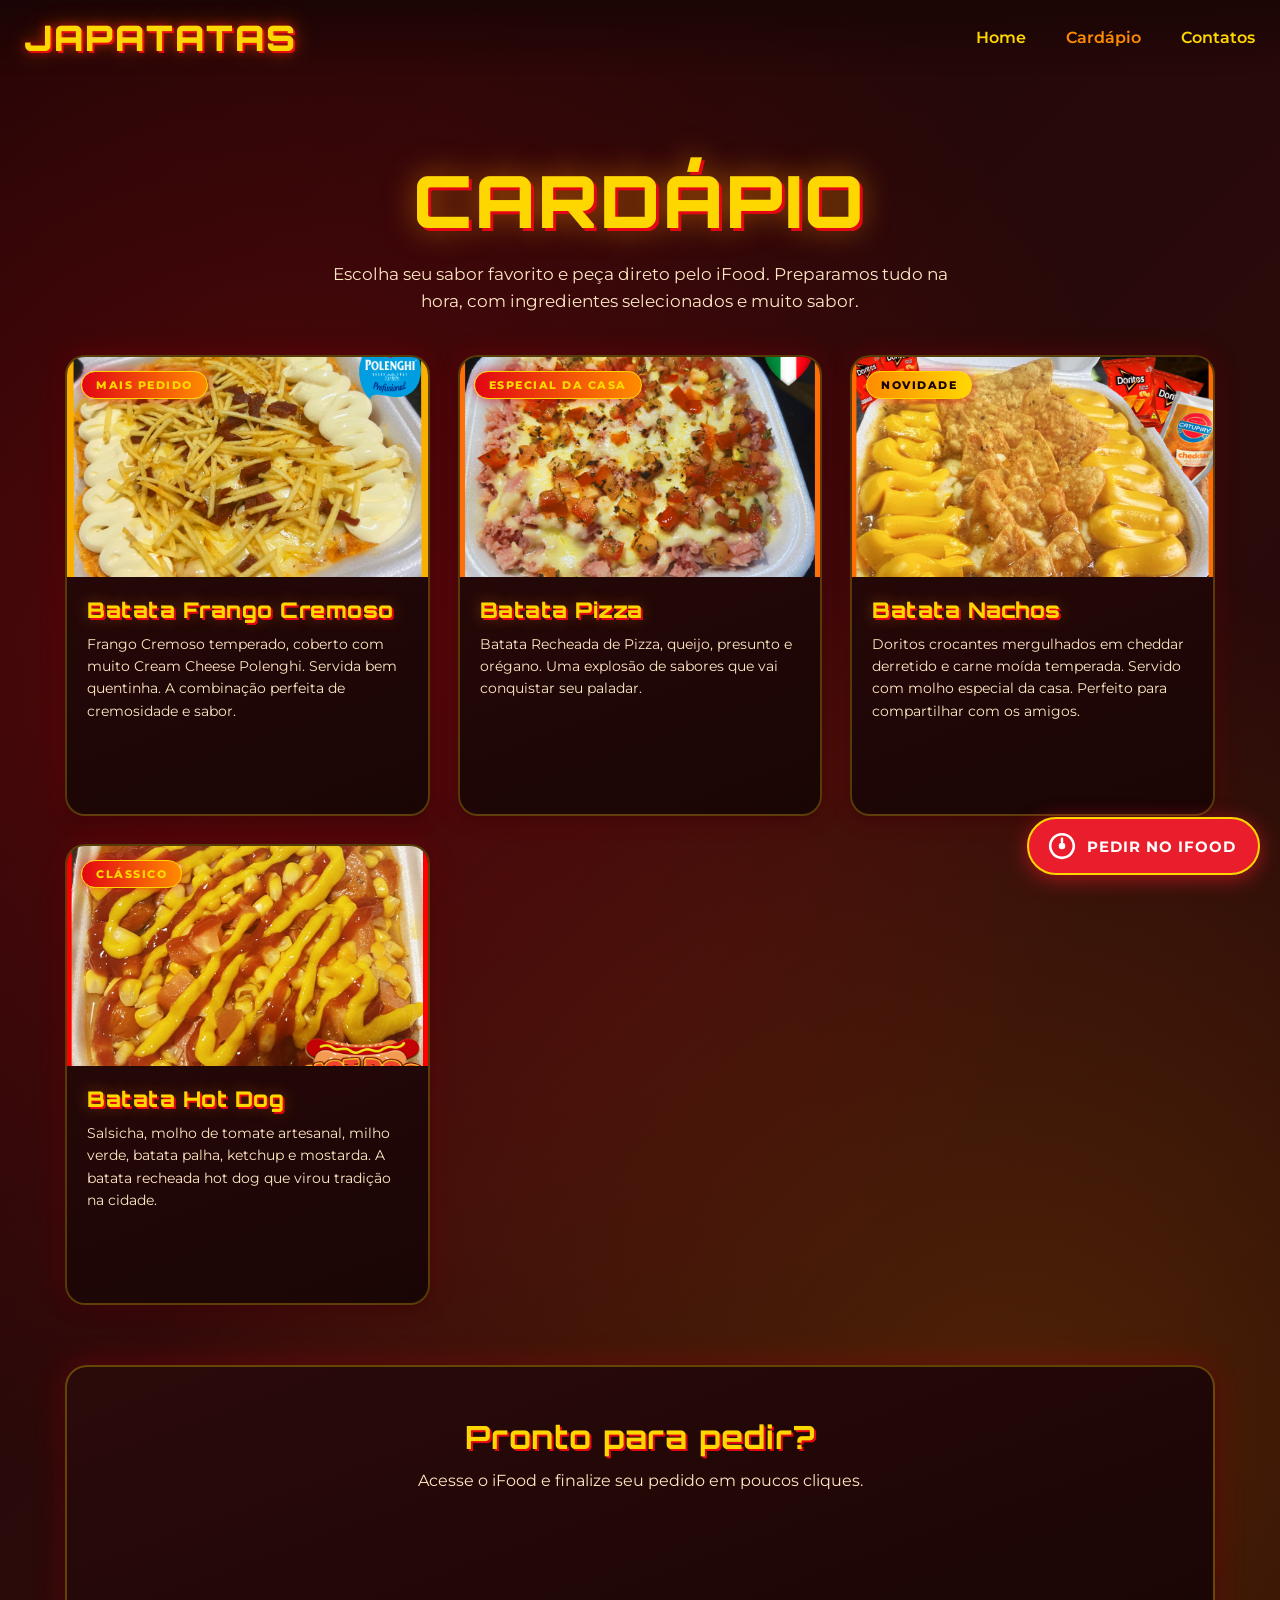
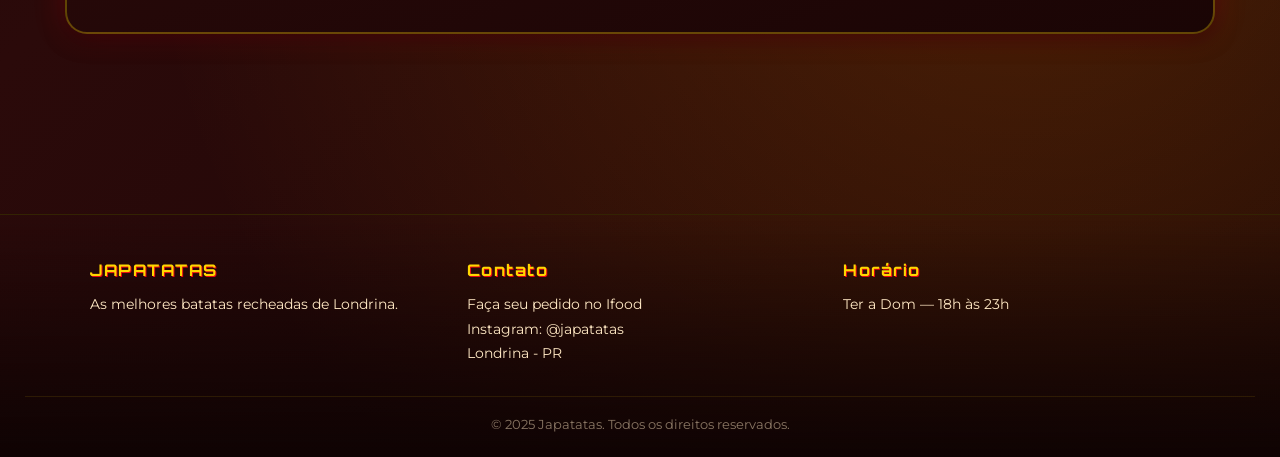
==== cardapio.html @ 6cf0f62d "Update cardapio.html" ====
<!DOCTYPE html>
<html lang="pt-BR">
<head>
    <meta charset="UTF-8">
    <meta name="viewport" content="width=device-width, initial-scale=1.0, maximum-scale=1.0, user-scalable=no">
    <meta name="theme-color" content="#e30613">
    <meta name="description" content="Cardápio Japatatas - Todos os sabores de batatas recheadas. Peça pelo iFood.">
    <link rel="preconnect" href="https://fonts.googleapis.com">
    <link rel="preconnect" href="https://fonts.gstatic.com" crossorigin>
    <link href="https://fonts.googleapis.com/css2?family=Montserrat:ital,wght@0,100..900;1,100..900&family=Orbitron:wght@400..900&display=swap" rel="stylesheet">
    <link rel="stylesheet" href="styles.css">
    <link rel="stylesheet" href="cardapio.css">
    <title>Cardápio | Japatatas</title>
</head>

<body class="cardapio-page">
    <header>
        <div class="logo">JAPATATAS</div>

        <button class="menu-toggle" id="menuToggle" aria-label="Abrir menu">
            <span></span>
            <span></span>
            <span></span>
        </button>

        <nav id="navMenu">
            <ul>
                <li><a href="index.html">Home</a></li>
                <li><a href="cardapio.html" class="active-link">Cardápio</a></li>
                <li><a href="#contatos">Contatos</a></li>
            </ul>
        </nav>
    </header>

    <main class="cardapio-container">

        <!-- Hero -->
        <section class="cardapio-hero">
            <p class="product-tag cardapio-tag">Nosso Menu</p>
            <h1 class="cardapio-title">Cardápio</h1>
            <p class="cardapio-subtitle">
                Escolha seu sabor favorito e peça direto pelo iFood.
                Preparamos tudo na hora, com ingredientes selecionados e muito sabor.
            </p>
        </section>

        <!-- Grade -->
        <section class="cardapio-grid">

            <!-- 1 — Frango Cremoso -->
            <article class="card">
                <div class="card-img">
                    <img src="FRANGO CREMOSO COLOR.jpg" alt="Batata Frango Cremoso">
                    <span class="card-badge">Mais Pedido</span>
                </div>
                <div class="card-body">
                    <h2 class="card-title">Batata Frango Cremoso</h2>
                    <p class="card-desc">
                        Frango Cremoso temperado, coberto com muito Cream Cheese Polenghi.
                        Servida bem quentinha. A combinação perfeita de cremosidade e sabor.
                    </p>
                    <div class="card-footer">
                        <a href="https://www.ifood.com.br/delivery/londrina-pr/japatatas---batata-recheada-jardim-ok/26b912b1-d3a5-48af-b20f-b61d93583fe4"
                           target="_blank" rel="noopener noreferrer" class="ifood-link">
                            <svg class="ifood-icon" xmlns="http://www.w3.org/2000/svg" viewBox="0 0 32 32" fill="currentColor" aria-hidden="true">
                                <path d="M16 2C8.27 2 2 8.27 2 16s6.27 14 14 14 14-6.27 14-14S23.73 2 16 2zm0 25.2C9.82 27.2 4.8 22.18 4.8 16S9.82 4.8 16 4.8 27.2 9.82 27.2 16 22.18 27.2 16 27.2z"/>
                                <circle cx="16" cy="16" r="3.5"/>
                                <rect x="14.7" y="7" width="2.6" height="6" rx="1.3"/>
                            </svg>
                            <span>Peça pelo iFood</span>
                        </a>
                    </div>
                </div>
            </article>

            <!-- 2 — Pizza -->
            <article class="card">
                <div class="card-img">
                    <img src="NAPOLITANA.jpg" alt="Batata Pizza">
                    <span class="card-badge">Especial da Casa</span>
                </div>
                <div class="card-body">
                    <h2 class="card-title">Batata Pizza</h2>
                    <p class="card-desc">
                        Batata Recheada de Pizza, queijo, presunto e orégano.
                        Uma explosão de sabores que vai conquistar seu paladar.
                    </p>
                    <div class="card-footer">
                        <a href="https://www.ifood.com.br/delivery/londrina-pr/japatatas---batata-recheada-jardim-ok/26b912b1-d3a5-48af-b20f-b61d93583fe4"
                           target="_blank" rel="noopener noreferrer" class="ifood-link">
                            <svg class="ifood-icon" xmlns="http://www.w3.org/2000/svg" viewBox="0 0 32 32" fill="currentColor" aria-hidden="true">
                                <path d="M16 2C8.27 2 2 8.27 2 16s6.27 14 14 14 14-6.27 14-14S23.73 2 16 2zm0 25.2C9.82 27.2 4.8 22.18 4.8 16S9.82 4.8 16 4.8 27.2 9.82 27.2 16 22.18 27.2 16 27.2z"/>
                                <circle cx="16" cy="16" r="3.5"/>
                                <rect x="14.7" y="7" width="2.6" height="6" rx="1.3"/>
                            </svg>
                            <span>Peça pelo iFood</span>
                        </a>
                    </div>
                </div>
            </article>

            <!-- 3 — Nachos -->
            <article class="card">
                <div class="card-img">
                    <img src="nachos.jpg" alt="Batata Nachos">
                    <span class="card-badge novo">Novidade</span>
                </div>
                <div class="card-body">
                    <h2 class="card-title">Batata Nachos</h2>
                    <p class="card-desc">
                        Doritos crocantes mergulhados em cheddar derretido e carne moída temperada.
                        Servido com molho especial da casa. Perfeito para compartilhar com os amigos.
                    </p>
                    <div class="card-footer">
                        <a href="https://www.ifood.com.br/delivery/londrina-pr/japatatas---batata-recheada-jardim-ok/26b912b1-d3a5-48af-b20f-b61d93583fe4"
                           target="_blank" rel="noopener noreferrer" class="ifood-link">
                            <svg class="ifood-icon" xmlns="http://www.w3.org/2000/svg" viewBox="0 0 32 32" fill="currentColor" aria-hidden="true">
                                <path d="M16 2C8.27 2 2 8.27 2 16s6.27 14 14 14 14-6.27 14-14S23.73 2 16 2zm0 25.2C9.82 27.2 4.8 22.18 4.8 16S9.82 4.8 16 4.8 27.2 9.82 27.2 16 22.18 27.2 16 27.2z"/>
                                <circle cx="16" cy="16" r="3.5"/>
                                <rect x="14.7" y="7" width="2.6" height="6" rx="1.3"/>
                            </svg>
                            <span>Peça pelo iFood</span>
                        </a>
                    </div>
                </div>
            </article>

            <!-- 4 — Hot Dog -->
            <article class="card">
                <div class="card-img">
                    <img src="hotdog.jpg" alt="Batata Hot Dog">
                    <span class="card-badge">Clássico</span>
                </div>
                <div class="card-body">
                    <h2 class="card-title">Batata Hot Dog</h2>
                    <p class="card-desc">
                        Salsicha, molho de tomate artesanal, milho verde, batata palha,
                        ketchup e mostarda. A batata recheada hot dog que virou tradição na cidade.
                    </p>
                    <div class="card-footer">
                        <a href="https://www.ifood.com.br/delivery/londrina-pr/japatatas---batata-recheada-jardim-ok/26b912b1-d3a5-48af-b20f-b61d93583fe4"
                           target="_blank" rel="noopener noreferrer" class="ifood-link">
                            <svg class="ifood-icon" xmlns="http://www.w3.org/2000/svg" viewBox="0 0 32 32" fill="currentColor" aria-hidden="true">
                                <path d="M16 2C8.27 2 2 8.27 2 16s6.27 14 14 14 14-6.27 14-14S23.73 2 16 2zm0 25.2C9.82 27.2 4.8 22.18 4.8 16S9.82 4.8 16 4.8 27.2 9.82 27.2 16 22.18 27.2 16 27.2z"/>
                                <circle cx="16" cy="16" r="3.5"/>
                                <rect x="14.7" y="7" width="2.6" height="6" rx="1.3"/>
                            </svg>
                            <span>Peça pelo iFood</span>
                        </a>
                    </div>
                </div>
            </article>

        </section>

        <!-- CTA -->
        <section class="cardapio-cta">
            <h2>Pronto para pedir?</h2>
            <p>Acesse o iFood e finalize seu pedido em poucos cliques.</p>
            <a href="https://www.ifood.com.br/delivery/londrina-pr/japatatas---batata-recheada-jardim-ok/26b912b1-d3a5-48af-b20f-b61d93583fe4"
               target="_blank" rel="noopener noreferrer" class="ifood-link ifood-link-large">
                <svg class="ifood-icon" xmlns="http://www.w3.org/2000/svg" viewBox="0 0 32 32" fill="currentColor" aria-hidden="true">
                    <path d="M16 2C8.27 2 2 8.27 2 16s6.27 14 14 14 14-6.27 14-14S23.73 2 16 2zm0 25.2C9.82 27.2 4.8 22.18 4.8 16S9.82 4.8 16 4.8 27.2 9.82 27.2 16 22.18 27.2 16 27.2z"/>
                    <circle cx="16" cy="16" r="3.5"/>
                    <rect x="14.7" y="7" width="2.6" height="6" rx="1.3"/>
                </svg>
                <span>Pedir no iFood</span>
            </a>
        </section>

    </main>

    <!-- Rodapé -->
    <footer class="rodape" id="contatos">
        <div class="rodape-conteudo">
            <div class="rodape-col">
                <h3>JAPATATAS</h3>
                <p>As melhores batatas recheadas de Londrina.</p>
            </div>
            <div class="rodape-col">
                <h3>Contato</h3>
                <p>Faça seu pedido no Ifood</p>
                <p>Instagram: @japatatas</p>
                <p>Londrina - PR</p>
            </div>
            <div class="rodape-col">
                <h3>Horário</h3>
                <p>Ter a Dom — 18h às 23h</p>
            </div>
        </div>
        <p class="rodape-copy">© 2025 Japatatas. Todos os direitos reservados.</p>
    </footer>

    <!-- Botão flutuante do iFood -->
    <a href="https://www.ifood.com.br/delivery/londrina-pr/japatatas---batata-recheada-jardim-ok/26b912b1-d3a5-48af-b20f-b61d93583fe4"
       target="_blank"
       rel="noopener noreferrer"
       class="ifood-float"
       aria-label="Pedir no iFood">
        <svg xmlns="http://www.w3.org/2000/svg" width="32" height="32" viewBox="0 0 32 32" fill="currentColor" aria-hidden="true">
            <path d="M16 2C8.27 2 2 8.27 2 16s6.27 14 14 14 14-6.27 14-14S23.73 2 16 2zm0 25.2C9.82 27.2 4.8 22.18 4.8 16S9.82 4.8 16 4.8 27.2 9.82 27.2 16 22.18 27.2 16 27.2z"/>
            <circle cx="16" cy="16" r="3.5"/>
            <rect x="14.7" y="7" width="2.6" height="6" rx="1.3"/>
        </svg>
        <span class="ifood-float-label">Pedir no iFood</span>
    </a>

    <script src="script.js"></script>
</body>
</html>
---- styles.css ----
/* =========================================================
   JAPATATAS — Estilos principais
   Tema: vermelho, amarelo e laranja + botões iFood
   ========================================================= */

* {
    margin: 0;
    padding: 0;
    box-sizing: border-box;
    list-style: none;
    font-family: "Montserrat", sans-serif;
    -webkit-tap-highlight-color: transparent;
}

html, body {
    overflow-x: hidden;
    width: 100%;
}

body {
    background-color: #1a0505;
    color: #fff;
    font-size: 16px;
    overflow: hidden;
}

/* =========================================================
   HEADER
   ========================================================= */
header {
    position: fixed;
    width: 100%;
    top: 0;
    left: 0;
    padding: 15px 25px;
    display: flex;
    justify-content: space-between;
    align-items: center;
    z-index: 10;
    background: linear-gradient(180deg, rgba(26, 5, 5, 0.9) 0%, rgba(26, 5, 5, 0) 100%);
}

.logo {
    font-family: "Orbitron", sans-serif;
    font-size: clamp(1.3rem, 5vw, 2.2rem);
    font-weight: 900;
    color: #ffd700;
    text-shadow: 
        0 0 10px rgba(227, 6, 19, 0.8),
        0 0 20px rgba(255, 140, 0, 0.5),
        2px 2px 0 #e30613;
    letter-spacing: 2px;
    text-transform: uppercase;
}

/* =========================================================
   MENU HAMBÚRGUER (mobile)
   ========================================================= */
.menu-toggle {
    display: none;
    flex-direction: column;
    justify-content: space-between;
    width: 32px;
    height: 24px;
    background: transparent;
    border: none;
    cursor: pointer;
    z-index: 20;
    padding: 0;
}

.menu-toggle span {
    display: block;
    height: 3px;
    width: 100%;
    background: #ffd700;
    border-radius: 3px;
    transition: all 0.3s ease;
    box-shadow: 0 0 8px rgba(227, 6, 19, 0.8);
}

.menu-toggle.active span:nth-child(1) {
    transform: translateY(10px) rotate(45deg);
    background: #e30613;
}

.menu-toggle.active span:nth-child(2) {
    opacity: 0;
}

.menu-toggle.active span:nth-child(3) {
    transform: translateY(-10px) rotate(-45deg);
    background: #e30613;
}

/* =========================================================
   NAVEGAÇÃO
   ========================================================= */
header nav ul {
    display: flex;
    gap: 40px;
}

header nav ul li {
    cursor: pointer;
    position: relative;
    padding: 5px 0;
    font-weight: 600;
    color: #ffd700;
    transition: color 0.2s ease;
    font-size: 1rem;
}

header nav ul li a {
    color: inherit;
    text-decoration: none;
    font-weight: inherit;
}

header nav ul li:hover {
    color: #ff8c00;
}

header nav ul li::after {
    content: '';
    position: absolute;
    left: 0;
    bottom: 0;
    width: 0;
    height: 2px;
    background: linear-gradient(90deg, #e30613, #ffd700);
    transition: width 0.2s ease;
}

header nav ul li:hover::after {
    width: 100%;
}

/* =========================================================
   CONTAINER PRINCIPAL
   ========================================================= */
.container {
    height: 100vh;
    height: 100dvh;
    position: relative;
    background: 
        radial-gradient(circle at 20% 30%, rgba(227, 6, 19, 0.25) 0%, transparent 50%),
        radial-gradient(circle at 80% 70%, rgba(255, 140, 0, 0.2) 0%, transparent 50%),
        linear-gradient(135deg, #1a0505 0%, #2b0a0a 50%, #1a0505 100%);
    overflow: hidden;
}

.container::before {
    content: '';
    position: absolute;
    width: 400px;
    height: 400px;
    border-radius: 50%;
    background: radial-gradient(circle, rgba(255, 140, 0, 0.25) 0%, rgba(227, 6, 19, 0) 70%);
    top: 50%;
    left: 50%;
    transform: translate(-50%, -50%);
    filter: blur(60px);
    z-index: 1;
    animation: pulse 2s infinite alternate;
    pointer-events: none;
}

@keyframes pulse {
    0% {
        opacity: 0.5;
        transform: translate(-50%, -50%) scale(0.8);
    }
    100% {
        opacity: 1;
        transform: translate(-50%, -50%) scale(2);
    }
}

/* =========================================================
   LISTA DE PRODUTOS
   ========================================================= */
.list {
    width: 90%;
    height: 100%;
    margin: 0 auto;
    position: relative;
    padding-top: 70px;
    padding-bottom: 100px;
}

.item {
    position: absolute;
    inset: 0;
    display: flex;
    justify-content: center;
    align-items: center;
    opacity: 0;
    transform: translateX(100vw);
    transition: transform 0.7s ease-in-out, opacity 0.7s ease-in-out;
    padding: 0 20px;
    pointer-events: none;
}

.item.active {
    opacity: 1;
    transform: translateX(0);
    pointer-events: auto;
}

/* =========================================================
   IMAGEM DO PRODUTO
   ========================================================= */
.product-img {
    width: 45%;
    height: 100%;
    display: flex;
    align-items: center;
    justify-content: center;
    position: relative;
    z-index: 2;
}

.product-img img {
    max-width: 90%;
    max-height: 70%;
    object-fit: contain;
    border-radius: 20px;
    box-shadow: 
        0 0 40px rgba(227, 6, 19, 0.5),
        0 0 80px rgba(255, 140, 0, 0.3);
    border: 3px solid #ffd700;
    transform: translateX(400px);
    opacity: 0;
    transition: transform 0.6s ease, opacity 0.6s ease;
    transition-delay: 0.4s;
}

.active .product-img img {
    transform: translateX(0);
    opacity: 1;
}

/* =========================================================
   CONTEÚDO (texto)
   ========================================================= */
.content {
    width: 55%;
    padding-right: 60px;
    display: flex;
    align-items: flex-start;
    justify-content: center;
    z-index: 2;
    flex-direction: column;
}

.product-tag {
    font-size: clamp(0.75rem, 2vw, 1rem);
    text-transform: uppercase;
    color: #ffd700;
    font-weight: 700;
    letter-spacing: 2px;
    margin-bottom: 10px;
    padding: 6px 16px;
    background: linear-gradient(90deg, #e30613, #ff8c00);
    border-radius: 20px;
    display: inline-block;
    transform: translateX(400px);
    opacity: 0;
    transition: transform 0.6s ease, opacity 0.6s ease;
    transition-delay: 0.4s;
}

.active .product-tag {
    transform: translateX(0);
    opacity: 1;
}

.product-name {
    font-size: clamp(1.8rem, 6vw, 4.5rem);
    font-family: "Orbitron", sans-serif;
    line-height: 1.1;
    margin-bottom: 15px;
    color: #ffd700;
    text-shadow: 
        3px 3px 0 #e30613,
        0 0 30px rgba(255, 140, 0, 0.6);
    transform: translateX(400px);
    opacity: 0;
    transition: transform 0.6s ease, opacity 0.6s ease;
    transition-delay: 0.4s;
}

.active .product-name {
    transform: translateX(0);
    opacity: 1;
}

.description {
    font-size: clamp(0.85rem, 2.2vw, 1.1rem);
    color: #ffe8c4;
    line-height: 1.6;
    margin-bottom: 25px;
    max-width: 600px;
    transform: translateX(400px);
    opacity: 0;
    transition: transform 0.6s ease, opacity 0.6s ease;
    transition-delay: 0.4s;
}

.active .description {
    transform: translateX(0);
    opacity: 1;
}

/* =========================================================
   BOTÃO / LINK iFOOD (dentro do card)
   ========================================================= */
.ifood-link {
    display: inline-flex;
    align-items: center;
    justify-content: center;
    gap: 10px;
    background: #EA1D2C;
    color: #ffffff;
    font-family: 'Montserrat', sans-serif;
    font-weight: 700;
    font-size: clamp(0.85rem, 2.5vw, 1rem);
    text-transform: uppercase;
    letter-spacing: 1px;
    padding: 14px 28px;
    border-radius: 50px;
    border: 2px solid #ffd700;
    box-shadow: 
        0 0 20px rgba(234, 29, 44, 0.6),
        0 4px 12px rgba(0, 0, 0, 0.4);
    text-decoration: none;
    cursor: pointer;
    position: relative;
    z-index: 10;
    pointer-events: auto;
    touch-action: manipulation;
    -webkit-tap-highlight-color: transparent;
    user-select: none;
    width: fit-content;
    margin-top: 8px;
    transform: translateX(400px);
    opacity: 0;
    transition: transform 0.6s ease, opacity 0.6s ease,
                background 0.3s ease, box-shadow 0.3s ease;
    transition-delay: 0.4s;
}

.active .ifood-link {
    transform: translateX(0);
    opacity: 1;
}

.ifood-link:hover,
.ifood-link:active {
    background: #c9151f;
    box-shadow: 
        0 0 30px rgba(234, 29, 44, 0.9),
        0 6px 20px rgba(0, 0, 0, 0.5);
    transform: scale(1.05);
    color: #fff;
}

.ifood-icon {
    width: 22px;
    height: 22px;
    flex-shrink: 0;
    fill: currentColor;
}

/* =========================================================
   SETAS DE NAVEGAÇÃO
   ========================================================= */
.arrows {
    position: absolute;
    width: 95%;
    display: flex;
    justify-content: space-between;
    top: 50%;
    left: 50%;
    transform: translate(-50%, -50%);
    z-index: 5;
    pointer-events: none;
}

.arrow-btn {
    width: 45px;
    height: 45px;
    border-radius: 50%;
    cursor: pointer;
    background: linear-gradient(135deg, #e30613, #ff8c00);
    border: 2px solid #ffd700;
    color: #ffd700;
    display: flex;
    align-items: center;
    justify-content: center;
    box-shadow: 0 0 20px rgba(227, 6, 19, 0.6);
    transition: all 0.3s ease;
    pointer-events: auto;
    touch-action: manipulation;
}

.arrow-btn:hover,
.arrow-btn:active {
    background: linear-gradient(135deg, #ff8c00, #ffd700);
    color: #e30613;
    transform: scale(1.1);
    box-shadow: 0 0 30px rgba(255, 215, 0, 0.9);
}

/* =========================================================
   INDICADORES (número + dots)
   ========================================================= */
.indicators {
    position: absolute;
    bottom: 25px;
    left: 50%;
    transform: translateX(-50%);
    display: flex;
    flex-direction: column;
    align-items: center;
    gap: 10px;
    z-index: 5;
    pointer-events: none;
}

.numbers {
    font-family: "Orbitron", sans-serif;
    font-size: clamp(1.8rem, 6vw, 3rem);
    font-weight: 800;
    color: transparent;
    -webkit-text-stroke: 2px #ffd700;
    text-shadow: 0 0 20px rgba(255, 140, 0, 0.5);
}

.dots {
    display: flex;
    gap: 8px;
}

.dot {
    width: 30px;
    height: 4px;
    background-color: rgba(255, 215, 0, 0.2);
    border-radius: 2px;
    transition: all 0.3s ease;
    pointer-events: auto;
    cursor: pointer;
}

.dot.active {
    background: linear-gradient(90deg, #e30613, #ffd700);
    box-shadow: 0 0 15px rgba(255, 215, 0, 0.8);
    width: 50px;
}

/* =========================================================
   CÍRCULOS DECORATIVOS
   ========================================================= */
.tech-circle {
    position: absolute;
    top: 0;
    left: 0;
    width: 100%;
    height: 100%;
    overflow: hidden;
    pointer-events: none;
    z-index: 0;
}

.circle {
    position: absolute;
    border-radius: 50%;
    border: 1px solid rgba(255, 140, 0, 0.25);
    animation: float 6s ease-in-out infinite;
    pointer-events: none;
}

.circle:nth-child(1) {
    width: 200px;
    height: 200px;
    top: 10%;
    left: 10%;
    border-color: rgba(227, 6, 19, 0.4);
    animation-delay: 0s;
}

.circle:nth-child(2) {
    width: 300px;
    height: 300px;
    top: 60%;
    left: 80%;
    border-color: rgba(255, 215, 0, 0.3);
    animation-delay: 1.5s;
}

.circle:nth-child(3) {
    width: 150px;
    height: 150px;
    top: 70%;
    left: 20%;
    border-color: rgba(255, 140, 0, 0.4);
    animation-delay: 3s;
}

.circle:nth-child(4) {
    width: 120px;
    height: 120px;
    top: 20%;
    left: 70%;
    border-color: rgba(227, 6, 19, 0.3);
    animation-delay: 4.5s;
}

@keyframes float {
    0%, 100% {
        transform: translateY(0) scale(1);
        opacity: 0.6;
    }
    50% {
        transform: translateY(-30px) scale(1.1);
        opacity: 1;
    }
}

/* =========================================================
   BOTÃO FLUTUANTE DO iFOOD
   ========================================================= */
.ifood-float {
    position: fixed;
    bottom: 25px;
    right: 20px;
    height: 58px;
    padding: 0 22px 0 18px;
    border-radius: 50px;
    background: #EA1D2C;
    color: #fff;
    display: flex;
    align-items: center;
    justify-content: center;
    gap: 10px;
    box-shadow: 0 4px 20px rgba(234, 29, 44, 0.6);
    z-index: 100;
    transition: transform 0.3s ease, box-shadow 0.3s ease, background 0.3s ease;
    text-decoration: none;
    font-weight: 700;
    font-size: 0.95rem;
    text-transform: uppercase;
    letter-spacing: 1px;
    border: 2px solid #ffd700;
}

.ifood-float:hover,
.ifood-float:active {
    transform: scale(1.05);
    background: #c9151f;
    box-shadow: 0 6px 30px rgba(234, 29, 44, 0.9);
}

.ifood-float svg {
    width: 30px;
    height: 30px;
    flex-shrink: 0;
    fill: currentColor;
}

.ifood-float-label {
    white-space: nowrap;
}

/* =========================================================
   RESPONSIVO — TABLETS
   ========================================================= */
@media (max-width: 1024px) {
    .product-name {
        font-size: clamp(1.8rem, 5.5vw, 3.5rem);
    }
    .content {
        padding-right: 30px;
        width: 58%;
    }
    .product-img {
        width: 42%;
    }
}

/* =========================================================
   RESPONSIVO — CELULARES
   ========================================================= */
@media (max-width: 768px) {

    header {
        padding: 12px 20px;
    }

    .menu-toggle {
        display: flex;
    }

    header nav {
        position: fixed;
        top: 0;
        right: -100%;
        width: 70%;
        max-width: 280px;
        height: 100vh;
        height: 100dvh;
        background: linear-gradient(180deg, #2b0a0a 0%, #1a0505 100%);
        border-left: 2px solid #e30613;
        box-shadow: -10px 0 40px rgba(227, 6, 19, 0.5);
        transition: right 0.4s ease;
        z-index: 15;
        padding-top: 90px;
        display: flex;
        align-items: flex-start;
        justify-content: center;
    }

    header nav.active {
        right: 0;
    }

    header nav ul {
        flex-direction: column;
        gap: 30px;
        text-align: center;
        width: 100%;
        padding: 0 20px;
    }

    header nav ul li {
        font-size: 1.3rem;
        padding: 15px 0;
        border-bottom: 1px solid rgba(255, 215, 0, 0.15);
    }

    .item {
        flex-direction: column;
        justify-content: flex-start;
        padding-top: 20px;
        gap: 15px;
    }

    .product-img {
        width: 100%;
        height: 40%;
        flex-shrink: 0;
    }

    .product-img img {
        max-width: 70%;
        max-height: 100%;
        border-width: 2px;
    }

    .content {
        width: 100%;
        padding: 0 10px;
        align-items: center;
        text-align: center;
    }

    .product-tag {
        font-size: 0.7rem;
        padding: 5px 14px;
        letter-spacing: 1.5px;
    }

    .product-name {
        font-size: clamp(1.6rem, 7vw, 2.4rem);
        text-shadow: 2px 2px 0 #e30613, 0 0 20px rgba(255, 140, 0, 0.6);
        margin-bottom: 12px;
    }

    .description {
        font-size: 0.85rem;
        line-height: 1.5;
        margin-bottom: 20px;
        max-width: 95%;
    }

    .ifood-link {
        padding: 12px 22px;
        font-size: 0.85rem;
    }

    .arrows {
        width: 96%;
        top: 32%;
    }

    .arrow-btn {
        width: 40px;
        height: 40px;
    }

    .indicators {
        bottom: 15px;
        gap: 6px;
    }

    .numbers {
        font-size: 1.8rem;
        -webkit-text-stroke: 1.5px #ffd700;
    }

    .dot {
        width: 22px;
        height: 3px;
    }

    .dot.active {
        width: 38px;
    }

    .circle:nth-child(1) { width: 120px; height: 120px; }
    .circle:nth-child(2) { width: 180px; height: 180px; }
    .circle:nth-child(3) { width: 100px; height: 100px; }
    .circle:nth-child(4) { width: 80px; height: 80px; }

    .ifood-float {
        bottom: 15px;
        right: 15px;
        height: 56px;
        width: 56px;
        padding: 0;
        border-radius: 50%;
        gap: 0;
    }

    .ifood-float svg {
        width: 28px;
        height: 28px;
    }

    .ifood-float-label {
        display: none;
    }
}

/* =========================================================
   RESPONSIVO — CELULARES PEQUENOS
   ========================================================= */
@media (max-width: 400px) {
    .logo {
        font-size: 1.2rem;
        letter-spacing: 1px;
    }
    .product-name {
        font-size: 1.5rem;
    }
    .description {
        font-size: 0.8rem;
    }
    .ifood-link {
        padding: 11px 18px;
        font-size: 0.8rem;
        gap: 8px;
    }
    .ifood-link .ifood-icon {
        width: 18px;
        height: 18px;
    }
    .arrow-btn {
        width: 36px;
        height: 36px;
    }
    .arrows {
        top: 30%;
    }
    .ifood-float {
        bottom: 12px;
        right: 12px;
        width: 52px;
        height: 52px;
    }
    .ifood-float svg {
        width: 26px;
        height: 26px;
    }
}

/* =========================================================
   RESPONSIVO — CELULAR DEITADO (landscape)
   ========================================================= */
@media (max-width: 900px) and (orientation: landscape) {
    .item {
        flex-direction: row;
        justify-content: center;
        padding-top: 60px;
    }

    .product-img {
        width: 40%;
        height: 80%;
    }

    .product-img img {
        max-height: 90%;
        max-width: 95%;
    }

    .content {
        width: 60%;
        padding: 0 15px;
        text-align: left;
        align-items: flex-start;
    }

    .description {
        font-size: 0.8rem;
        max-width: 100%;
    }

    .product-name {
        font-size: 1.6rem;
    }

    .arrows {
        top: 50%;
        width: 98%;
    }

    .indicators {
        bottom: 10px;
        flex-direction: row;
        gap: 15px;
    }

    .numbers {
        font-size: 1.5rem;
    }

    .ifood-float {
        bottom: 15px;
        right: 15px;
        width: auto;
        height: 52px;
        padding: 0 20px 0 16px;
        border-radius: 50px;
        gap: 8px;
    }

    .ifood-float-label {
        display: inline;
        font-size: 0.85rem;
    }

    .ifood-float svg {
        width: 24px;
        height: 24px;
    }
}

/* =========================================================
   RODAPÉ — FORA de qualquer @media
   ========================================================= */
.rodape {
    position: relative;
    padding: 45px 25px 25px;
    background: linear-gradient(180deg, rgba(26, 5, 5, 0) 0%, #0f0303 100%);
    border-top: 1px solid rgba(255, 215, 0, 0.15);
    z-index: 3;
}

.rodape-conteudo {
    max-width: 1100px;
    margin: 0 auto 30px;
    display: grid;
    grid-template-columns: repeat(auto-fit, minmax(200px, 1fr));
    gap: 30px;
}

.rodape-col h3 {
    font-family: "Orbitron", sans-serif;
    font-size: 1rem;
    color: #ffd700;
    letter-spacing: 1.5px;
    margin-bottom: 12px;
    text-shadow: 1px 1px 0 #e30613;
}

.rodape-col p {
    color: #ffe8c4;
    font-size: 0.9rem;
    line-height: 1.7;
}

.rodape-copy {
    text-align: center;
    color: rgba(255, 232, 196, 0.5);
    font-size: 0.8rem;
    padding-top: 20px;
    border-top: 1px solid rgba(255, 215, 0, 0.1);
}
---- cardapio.css ----
/* =========================================================
   JAPATATAS — Página Cardápio
   ========================================================= */

.cardapio-page {
    overflow-y: auto;
    overflow-x: hidden;
    min-height: 100vh;
    background: 
        radial-gradient(circle at 20% 30%, rgba(227, 6, 19, 0.25) 0%, transparent 50%),
        radial-gradient(circle at 80% 70%, rgba(255, 140, 0, 0.2) 0%, transparent 50%),
        linear-gradient(135deg, #1a0505 0%, #2b0a0a 50%, #1a0505 100%);
}

.cardapio-page .container {
    display: none;
}

/* =========================================================
   CONTAINER
   ========================================================= */
.cardapio-container {
    width: 100%;
    max-width: 1200px;
    margin: 0 auto;
    padding: 110px 25px 140px;
    position: relative;
    z-index: 2;
}

/* =========================================================
   HERO
   ========================================================= */
.cardapio-hero {
    text-align: center;
    margin-bottom: 40px;
    display: flex;
    flex-direction: column;
    align-items: center;
}

.cardapio-tag {
    margin-bottom: 14px;
}

.cardapio-title {
    font-family: "Orbitron", sans-serif;
    font-size: clamp(2.2rem, 8vw, 4.5rem);
    font-weight: 900;
    color: #ffd700;
    text-shadow: 
        3px 3px 0 #e30613,
        0 0 30px rgba(255, 140, 0, 0.6);
    letter-spacing: 3px;
    text-transform: uppercase;
    margin-bottom: 16px;
}

.cardapio-subtitle {
    font-size: clamp(0.9rem, 2.2vw, 1.05rem);
    color: #ffe8c4;
    line-height: 1.6;
    max-width: 640px;
}

/* =========================================================
   GRADE
   ========================================================= */
.cardapio-grid {
    display: grid;
    grid-template-columns: repeat(auto-fit, minmax(280px, 1fr));
    gap: 28px;
    margin-bottom: 60px;
}

/* =========================================================
   CARD
   ========================================================= */
.card {
    background: linear-gradient(160deg, #2b0a0a 0%, #1a0505 100%);
    border: 2px solid rgba(255, 215, 0, 0.25);
    border-radius: 20px;
    overflow: hidden;
    display: flex;
    flex-direction: column;
    box-shadow: 
        0 0 25px rgba(227, 6, 19, 0.25),
        0 4px 15px rgba(0, 0, 0, 0.5);
    transition: transform 0.35s ease, box-shadow 0.35s ease, border-color 0.35s ease;
    position: relative;
}

.card:hover {
    transform: translateY(-6px);
    border-color: #ffd700;
    box-shadow: 
        0 0 35px rgba(227, 6, 19, 0.55),
        0 0 60px rgba(255, 140, 0, 0.3),
        0 10px 25px rgba(0, 0, 0, 0.6);
}

/* Imagem */
.card-img {
    position: relative;
    width: 100%;
    height: 220px;
    overflow: hidden;
    background: #0f0303;
    display: flex;
    align-items: center;
    justify-content: center;
}

.card-img img {
    width: 100%;
    height: 100%;
    object-fit: cover;
    transition: transform 0.5s ease;
}

.card:hover .card-img img {
    transform: scale(1.08);
}

/* Badge */
.card-badge {
    position: absolute;
    top: 14px;
    left: 14px;
    padding: 6px 14px;
    background: linear-gradient(90deg, #e30613, #ff8c00);
    color: #ffd700;
    font-size: 0.7rem;
    font-weight: 800;
    letter-spacing: 1.5px;
    text-transform: uppercase;
    border-radius: 30px;
    border: 1px solid #ffd700;
    box-shadow: 0 0 12px rgba(227, 6, 19, 0.7);
    z-index: 2;
}

.card-badge.novo {
    background: linear-gradient(90deg, #ff8c00, #ffd700);
    color: #1a0505;
}

/* Corpo */
.card-body {
    padding: 20px 20px 22px;
    display: flex;
    flex-direction: column;
    flex: 1;
    gap: 10px;
}

.card-title {
    font-family: "Orbitron", sans-serif;
    font-size: clamp(1.15rem, 3vw, 1.35rem);
    font-weight: 800;
    color: #ffd700;
    text-shadow: 2px 2px 0 #e30613, 0 0 15px rgba(255, 140, 0, 0.4);
    line-height: 1.2;
    letter-spacing: 0.5px;
}

.card-desc {
    font-size: 0.9rem;
    color: #ffe8c4;
    line-height: 1.55;
    flex: 1;
}

/* Rodapé do card */
.card-footer {
    margin-top: 8px;
    display: flex;
    justify-content: space-between;
    align-items: center;
    gap: 12px;
    flex-wrap: wrap;
}

/* =========================================================
   LINK iFOOD (dentro do card)
   ========================================================= */
.ifood-link {
    display: inline-flex;
    align-items: center;
    justify-content: center;
    gap: 8px;
    background: #EA1D2C;
    color: #ffffff;
    font-weight: 700;
    font-size: 0.85rem;
    text-transform: uppercase;
    letter-spacing: 1px;
    padding: 10px 18px;
    border-radius: 50px;
    border: 2px solid #ffd700;
    box-shadow: 
        0 0 15px rgba(234, 29, 44, 0.55),
        0 3px 10px rgba(0, 0, 0, 0.4);
    text-decoration: none;
    cursor: pointer;
    position: relative;
    z-index: 10;
    pointer-events: auto;
    touch-action: manipulation;
    transition: background 0.3s ease, transform 0.25s ease, box-shadow 0.3s ease;
}

.ifood-link:hover,
.ifood-link:active {
    background: #c9151f;
    transform: scale(1.05);
    box-shadow: 
        0 0 25px rgba(234, 29, 44, 0.9),
        0 6px 18px rgba(0, 0, 0, 0.5);
    color: #fff;
}

.ifood-icon {
    width: 20px;
    height: 20px;
    flex-shrink: 0;
    fill: currentColor;
}

.ifood-link-large {
    padding: 16px 32px;
    font-size: 1rem;
    gap: 12px;
}

.ifood-link-large .ifood-icon {
    width: 26px;
    height: 26px;
}

/* =========================================================
   CTA FINAL
   ========================================================= */
.cardapio-cta {
    text-align: center;
    padding: 50px 25px;
    background: linear-gradient(160deg, #2b0a0a 0%, #1a0505 100%);
    border: 2px solid rgba(255, 215, 0, 0.3);
    border-radius: 22px;
    box-shadow: 
        0 0 30px rgba(227, 6, 19, 0.3),
        0 6px 20px rgba(0, 0, 0, 0.5);
    display: flex;
    flex-direction: column;
    align-items: center;
    gap: 14px;
}

.cardapio-cta h2 {
    font-family: "Orbitron", sans-serif;
    font-size: clamp(1.4rem, 4vw, 2rem);
    color: #ffd700;
    text-shadow: 2px 2px 0 #e30613;
    letter-spacing: 1px;
}

.cardapio-cta p {
    color: #ffe8c4;
    font-size: clamp(0.9rem, 2vw, 1rem);
    margin-bottom: 8px;
}

/* =========================================================
   RODAPÉ
   ========================================================= */
.rodape {
    position: relative;
    padding: 45px 25px 25px;
    background: linear-gradient(180deg, rgba(26, 5, 5, 0) 0%, #0f0303 100%);
    border-top: 1px solid rgba(255, 215, 0, 0.15);
    margin-top: 40px;
}

.rodape-conteudo {
    max-width: 1100px;
    margin: 0 auto 30px;
    display: grid;
    grid-template-columns: repeat(auto-fit, minmax(200px, 1fr));
    gap: 30px;
}

.rodape-col h3 {
    font-family: "Orbitron", sans-serif;
    font-size: 1rem;
    color: #ffd700;
    letter-spacing: 1.5px;
    margin-bottom: 12px;
    text-shadow: 1px 1px 0 #e30613;
}

.rodape-col p {
    color: #ffe8c4;
    font-size: 0.9rem;
    line-height: 1.7;
}

.rodape-copy {
    text-align: center;
    color: rgba(255, 232, 196, 0.5);
    font-size: 0.8rem;
    padding-top: 20px;
    border-top: 1px solid rgba(255, 215, 0, 0.1);
}

/* =========================================================
   HEADER — link ativo
   ========================================================= */
header nav ul li a {
    color: inherit;
    text-decoration: none;
    font-weight: inherit;
}

header nav ul li a.active-link {
    color: #ff8c00;
}

/* =========================================================
   RESPONSIVO — CELULARES
   ========================================================= */
@media (max-width: 768px) {

    .cardapio-container {
        padding: 100px 18px 130px;
    }

    .cardapio-hero {
        margin-bottom: 30px;
    }

    .cardapio-grid {
        grid-template-columns: 1fr;
        gap: 22px;
        margin-bottom: 40px;
    }

    .card-img {
        height: 190px;
    }

    .card-body {
        padding: 18px;
    }

    .card-desc {
        font-size: 0.85rem;
    }

    .ifood-link {
        padding: 10px 16px;
        font-size: 0.78rem;
    }

    .ifood-icon {
        width: 18px;
        height: 18px;
    }

    .cardapio-cta {
        padding: 35px 18px;
    }

    .rodape {
        padding: 35px 18px 20px;
    }
}

/* =========================================================
   RESPONSIVO — CELULARES PEQUENOS
   ========================================================= */
@media (max-width: 400px) {
    .cardapio-title {
        font-size: 2rem;
    }

    .card-title {
        font-size: 1.05rem;
    }

    .card-img {
        height: 165px;
    }

    .card-badge {
        font-size: 0.62rem;
        padding: 5px 10px;
    }

    .ifood-link {
        font-size: 0.72rem;
        padding: 9px 14px;
        gap: 6px;
    }

    .ifood-link .ifood-icon {
        width: 16px;
        height: 16px;
    }
    /* =========================================================
   RODAPÉ (index)
   ========================================================= */
.rodape {
    position: relative;
    padding: 45px 25px 25px;
    background: linear-gradient(180deg, rgba(26, 5, 5, 0) 0%, #0f0303 100%);
    border-top: 1px solid rgba(255, 215, 0, 0.15);
    z-index: 3;
}

.rodape-conteudo {
    max-width: 1100px;
    margin: 0 auto 30px;
    display: grid;
    grid-template-columns: repeat(auto-fit, minmax(200px, 1fr));
    gap: 30px;
}

.rodape-col h3 {
    font-family: "Orbitron", sans-serif;
    font-size: 1rem;
    color: #ffd700;
    letter-spacing: 1.5px;
    margin-bottom: 12px;
    text-shadow: 1px 1px 0 #e30613;
}

.rodape-col p {
    color: #ffe8c4;
    font-size: 0.9rem;
    line-height: 1.7;
}

.rodape-copy {
    text-align: center;
    color: rgba(255, 232, 196, 0.5);
    font-size: 0.8rem;
    padding-top: 20px;
    border-top: 1px solid rgba(255, 215, 0, 0.1);
}
}
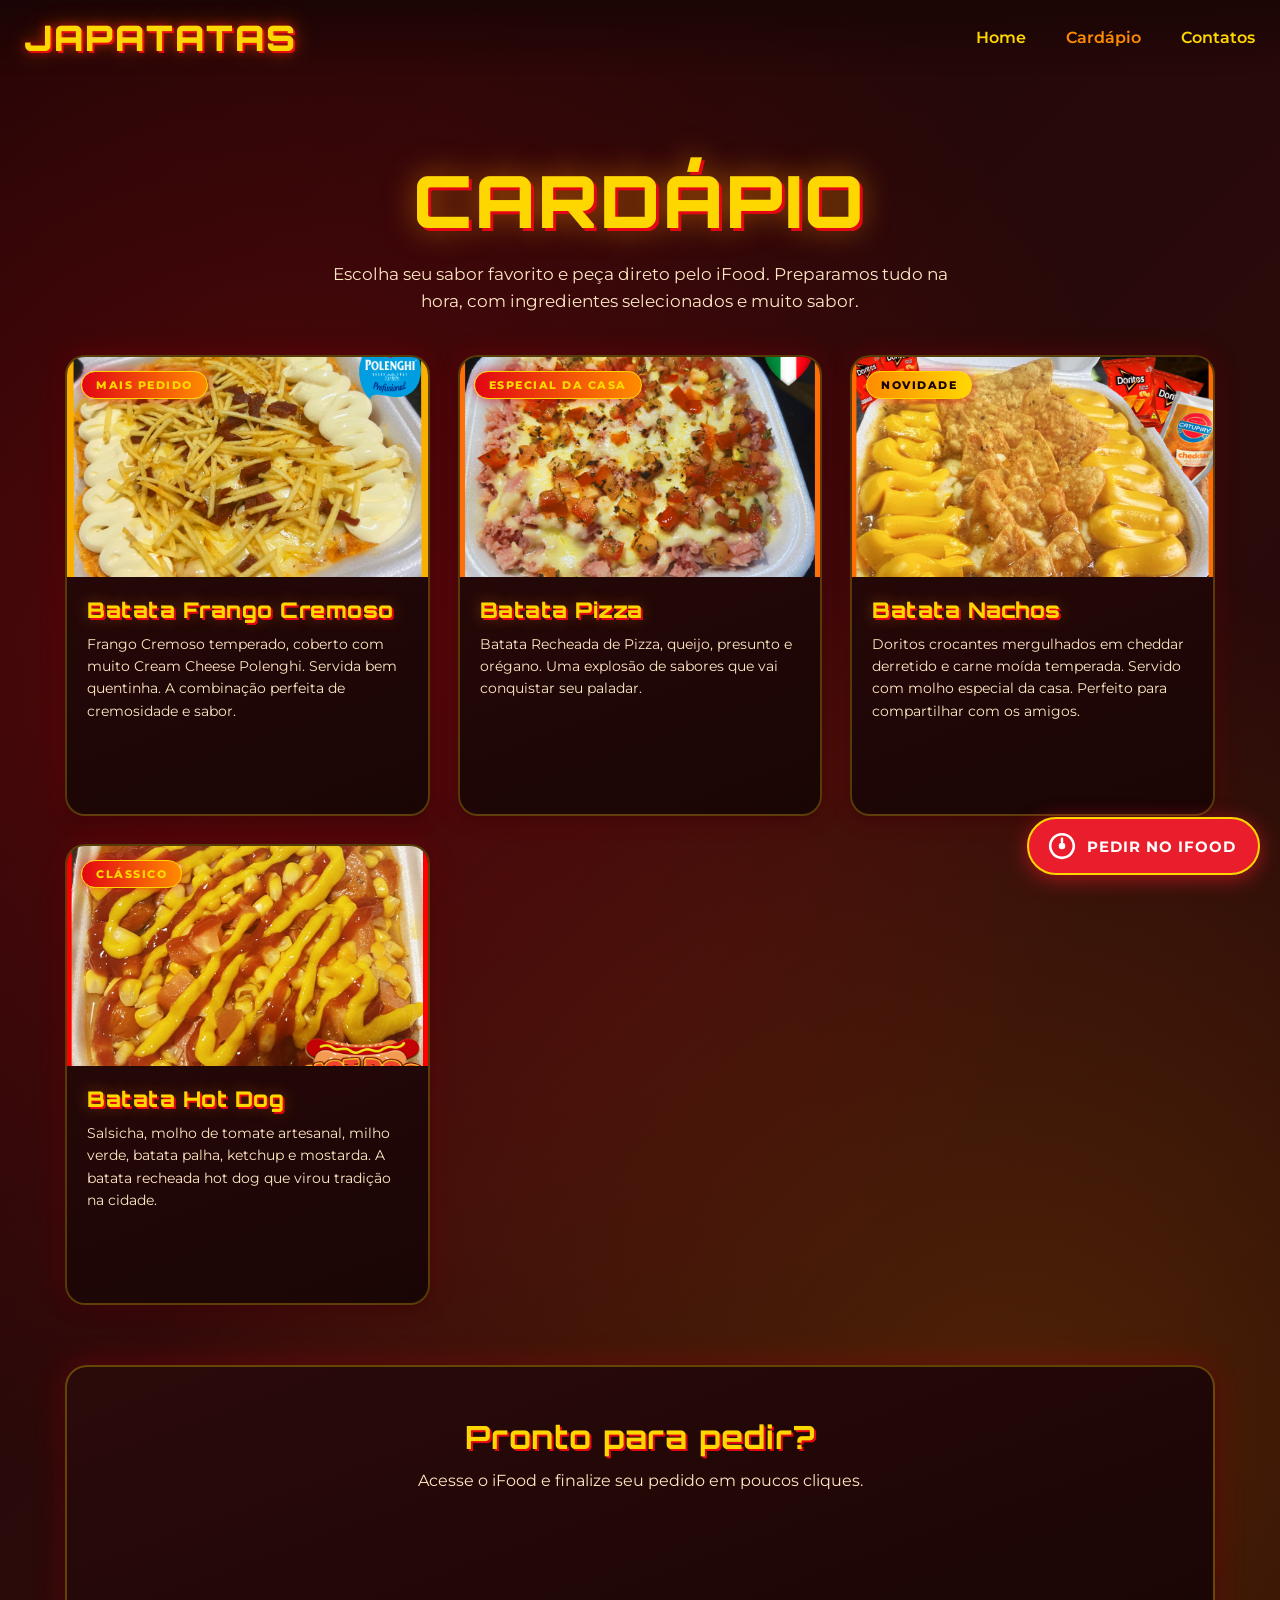
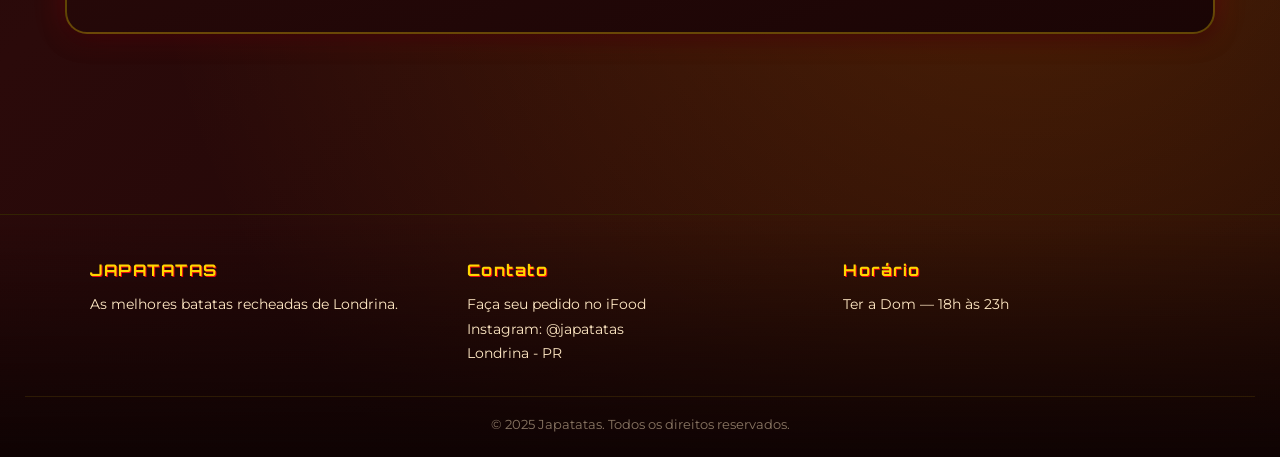
==== commit 95cb6c81: "Update cardapio.html" ====
--- a/cardapio.html
+++ b/cardapio.html
@@ -179,7 +179,7 @@
             </div>
             <div class="rodape-col">
                 <h3>Contato</h3>
-                <p>Faça seu pedido no Ifood</p>
+                <p>Faça seu pedido no iFood</p>
                 <p>Instagram: @japatatas</p>
                 <p>Londrina - PR</p>
             </div>
@@ -205,6 +205,38 @@
         <span class="ifood-float-label">Pedir no iFood</span>
     </a>
 
-    <script src="script.js"></script>
+    <!-- Script do menu — inline para funcionar sempre -->
+    <script>
+        (function () {
+            var menuToggle = document.getElementById('menuToggle');
+            var navMenu = document.getElementById('navMenu');
+
+            if (!menuToggle || !navMenu) return;
+
+            menuToggle.addEventListener('click', function (e) {
+                e.stopPropagation();
+                menuToggle.classList.toggle('active');
+                navMenu.classList.toggle('active');
+            });
+
+            // Fecha o menu ao clicar em qualquer link dentro dele
+            navMenu.querySelectorAll('a').forEach(function (link) {
+                link.addEventListener('click', function () {
+                    menuToggle.classList.remove('active');
+                    navMenu.classList.remove('active');
+                });
+            });
+
+            // Fecha o menu ao clicar fora
+            document.addEventListener('click', function (e) {
+                if (navMenu.classList.contains('active') &&
+                    !navMenu.contains(e.target) &&
+                    !menuToggle.contains(e.target)) {
+                    menuToggle.classList.remove('active');
+                    navMenu.classList.remove('active');
+                }
+            });
+        })();
+    </script>
 </body>
 </html>
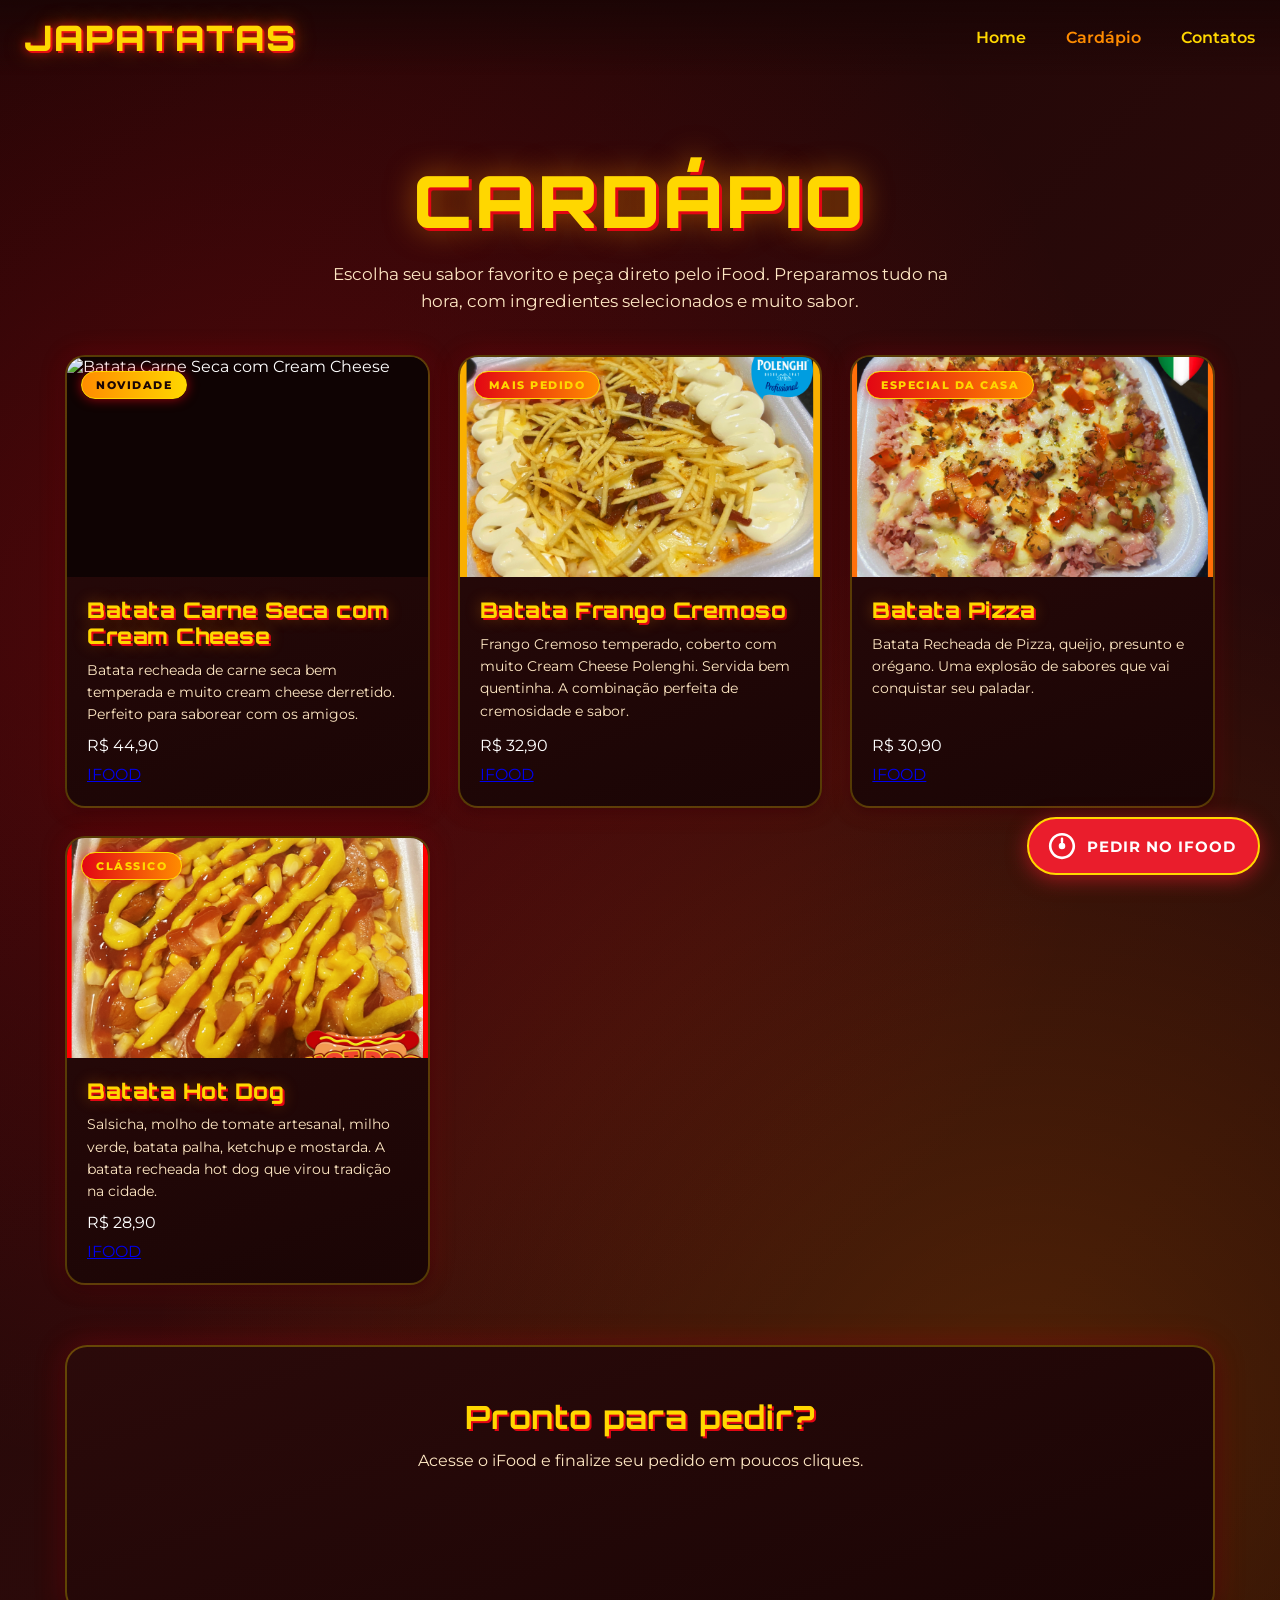
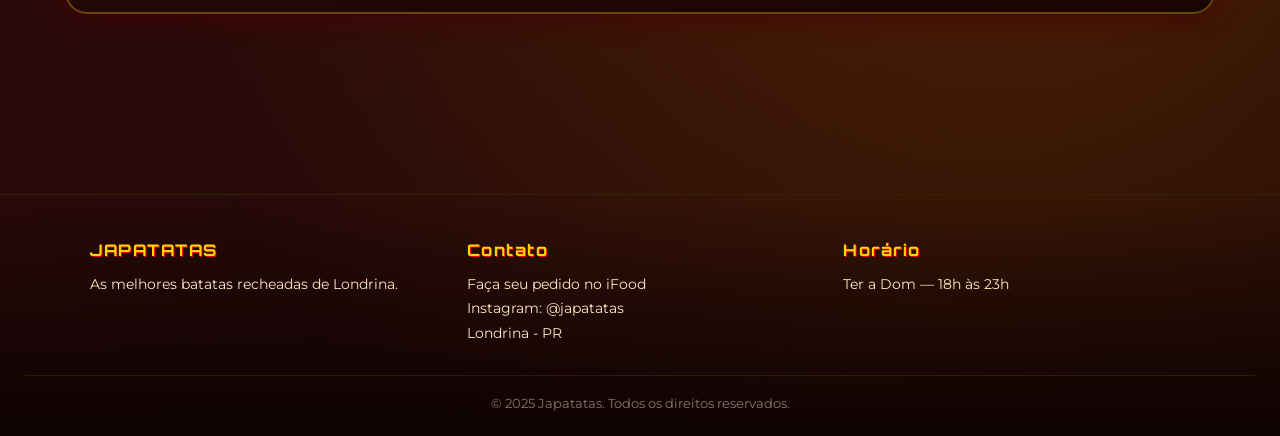
==== commit ffb867a0: "Update cardapio.html" ====
--- a/cardapio.html
+++ b/cardapio.html
@@ -47,7 +47,27 @@
         <!-- Grade -->
         <section class="cardapio-grid">
 
-            <!-- 1 — Frango Cremoso -->
+            <!-- 1 — Carne Seca com Cream Cheese (R$ 44,90) -->
+            <article class="card">
+                <div class="card-img">
+                    <img src="carne seca.jpg" alt="Batata Carne Seca com Cream Cheese">
+                    <span class="card-badge novo">Novidade</span>
+                </div>
+                <div class="card-body">
+                    <h2 class="card-title">Batata Carne Seca com Cream Cheese</h2>
+                    <p class="card-desc">
+                        Batata recheada de carne seca bem temperada e muito cream cheese derretido.
+                        Perfeito para saborear com os amigos.
+                    </p>
+                    <div class="card-price">R$ 44,90</div>
+                    <a href="https://www.ifood.com.br/delivery/londrina-pr/japatatas---batata-recheada-jardim-ok/26b912b1-d3a5-48af-b20f-b61d93583fe4"
+                       target="_blank" rel="noopener noreferrer" class="ifood-btn">
+                        IFOOD
+                    </a>
+                </div>
+            </article>
+
+            <!-- 2 — Frango Cremoso (R$ 32,90) -->
             <article class="card">
                 <div class="card-img">
                     <img src="FRANGO CREMOSO COLOR.jpg" alt="Batata Frango Cremoso">
@@ -59,21 +79,15 @@
                         Frango Cremoso temperado, coberto com muito Cream Cheese Polenghi.
                         Servida bem quentinha. A combinação perfeita de cremosidade e sabor.
                     </p>
-                    <div class="card-footer">
-                        <a href="https://www.ifood.com.br/delivery/londrina-pr/japatatas---batata-recheada-jardim-ok/26b912b1-d3a5-48af-b20f-b61d93583fe4"
-                           target="_blank" rel="noopener noreferrer" class="ifood-link">
-                            <svg class="ifood-icon" xmlns="http://www.w3.org/2000/svg" viewBox="0 0 32 32" fill="currentColor" aria-hidden="true">
-                                <path d="M16 2C8.27 2 2 8.27 2 16s6.27 14 14 14 14-6.27 14-14S23.73 2 16 2zm0 25.2C9.82 27.2 4.8 22.18 4.8 16S9.82 4.8 16 4.8 27.2 9.82 27.2 16 22.18 27.2 16 27.2z"/>
-                                <circle cx="16" cy="16" r="3.5"/>
-                                <rect x="14.7" y="7" width="2.6" height="6" rx="1.3"/>
-                            </svg>
-                            <span>Peça pelo iFood</span>
-                        </a>
-                    </div>
-                </div>
-            </article>
-
-            <!-- 2 — Pizza -->
+                    <div class="card-price">R$ 32,90</div>
+                    <a href="https://www.ifood.com.br/delivery/londrina-pr/japatatas---batata-recheada-jardim-ok/26b912b1-d3a5-48af-b20f-b61d93583fe4"
+                       target="_blank" rel="noopener noreferrer" class="ifood-btn">
+                        IFOOD
+                    </a>
+                </div>
+            </article>
+
+            <!-- 3 — Pizza (R$ 30,90) -->
             <article class="card">
                 <div class="card-img">
                     <img src="NAPOLITANA.jpg" alt="Batata Pizza">
@@ -85,47 +99,15 @@
                         Batata Recheada de Pizza, queijo, presunto e orégano.
                         Uma explosão de sabores que vai conquistar seu paladar.
                     </p>
-                    <div class="card-footer">
-                        <a href="https://www.ifood.com.br/delivery/londrina-pr/japatatas---batata-recheada-jardim-ok/26b912b1-d3a5-48af-b20f-b61d93583fe4"
-                           target="_blank" rel="noopener noreferrer" class="ifood-link">
-                            <svg class="ifood-icon" xmlns="http://www.w3.org/2000/svg" viewBox="0 0 32 32" fill="currentColor" aria-hidden="true">
-                                <path d="M16 2C8.27 2 2 8.27 2 16s6.27 14 14 14 14-6.27 14-14S23.73 2 16 2zm0 25.2C9.82 27.2 4.8 22.18 4.8 16S9.82 4.8 16 4.8 27.2 9.82 27.2 16 22.18 27.2 16 27.2z"/>
-                                <circle cx="16" cy="16" r="3.5"/>
-                                <rect x="14.7" y="7" width="2.6" height="6" rx="1.3"/>
-                            </svg>
-                            <span>Peça pelo iFood</span>
-                        </a>
-                    </div>
-                </div>
-            </article>
-
-            <!-- 3 — Nachos -->
-            <article class="card">
-                <div class="card-img">
-                    <img src="nachos.jpg" alt="Batata Nachos">
-                    <span class="card-badge novo">Novidade</span>
-                </div>
-                <div class="card-body">
-                    <h2 class="card-title">Batata Nachos</h2>
-                    <p class="card-desc">
-                        Doritos crocantes mergulhados em cheddar derretido e carne moída temperada.
-                        Servido com molho especial da casa. Perfeito para compartilhar com os amigos.
-                    </p>
-                    <div class="card-footer">
-                        <a href="https://www.ifood.com.br/delivery/londrina-pr/japatatas---batata-recheada-jardim-ok/26b912b1-d3a5-48af-b20f-b61d93583fe4"
-                           target="_blank" rel="noopener noreferrer" class="ifood-link">
-                            <svg class="ifood-icon" xmlns="http://www.w3.org/2000/svg" viewBox="0 0 32 32" fill="currentColor" aria-hidden="true">
-                                <path d="M16 2C8.27 2 2 8.27 2 16s6.27 14 14 14 14-6.27 14-14S23.73 2 16 2zm0 25.2C9.82 27.2 4.8 22.18 4.8 16S9.82 4.8 16 4.8 27.2 9.82 27.2 16 22.18 27.2 16 27.2z"/>
-                                <circle cx="16" cy="16" r="3.5"/>
-                                <rect x="14.7" y="7" width="2.6" height="6" rx="1.3"/>
-                            </svg>
-                            <span>Peça pelo iFood</span>
-                        </a>
-                    </div>
-                </div>
-            </article>
-
-            <!-- 4 — Hot Dog -->
+                    <div class="card-price">R$ 30,90</div>
+                    <a href="https://www.ifood.com.br/delivery/londrina-pr/japatatas---batata-recheada-jardim-ok/26b912b1-d3a5-48af-b20f-b61d93583fe4"
+                       target="_blank" rel="noopener noreferrer" class="ifood-btn">
+                        IFOOD
+                    </a>
+                </div>
+            </article>
+
+            <!-- 4 — Hot Dog (R$ 28,90) -->
             <article class="card">
                 <div class="card-img">
                     <img src="hotdog.jpg" alt="Batata Hot Dog">
@@ -137,17 +119,11 @@
                         Salsicha, molho de tomate artesanal, milho verde, batata palha,
                         ketchup e mostarda. A batata recheada hot dog que virou tradição na cidade.
                     </p>
-                    <div class="card-footer">
-                        <a href="https://www.ifood.com.br/delivery/londrina-pr/japatatas---batata-recheada-jardim-ok/26b912b1-d3a5-48af-b20f-b61d93583fe4"
-                           target="_blank" rel="noopener noreferrer" class="ifood-link">
-                            <svg class="ifood-icon" xmlns="http://www.w3.org/2000/svg" viewBox="0 0 32 32" fill="currentColor" aria-hidden="true">
-                                <path d="M16 2C8.27 2 2 8.27 2 16s6.27 14 14 14 14-6.27 14-14S23.73 2 16 2zm0 25.2C9.82 27.2 4.8 22.18 4.8 16S9.82 4.8 16 4.8 27.2 9.82 27.2 16 22.18 27.2 16 27.2z"/>
-                                <circle cx="16" cy="16" r="3.5"/>
-                                <rect x="14.7" y="7" width="2.6" height="6" rx="1.3"/>
-                            </svg>
-                            <span>Peça pelo iFood</span>
-                        </a>
-                    </div>
+                    <div class="card-price">R$ 28,90</div>
+                    <a href="https://www.ifood.com.br/delivery/londrina-pr/japatatas---batata-recheada-jardim-ok/26b912b1-d3a5-48af-b20f-b61d93583fe4"
+                       target="_blank" rel="noopener noreferrer" class="ifood-btn">
+                        IFOOD
+                    </a>
                 </div>
             </article>
 
@@ -219,7 +195,6 @@
                 navMenu.classList.toggle('active');
             });
 
-            // Fecha o menu ao clicar em qualquer link dentro dele
             navMenu.querySelectorAll('a').forEach(function (link) {
                 link.addEventListener('click', function () {
                     menuToggle.classList.remove('active');
@@ -227,7 +202,6 @@
                 });
             });
 
-            // Fecha o menu ao clicar fora
             document.addEventListener('click', function (e) {
                 if (navMenu.classList.contains('active') &&
                     !navMenu.contains(e.target) &&
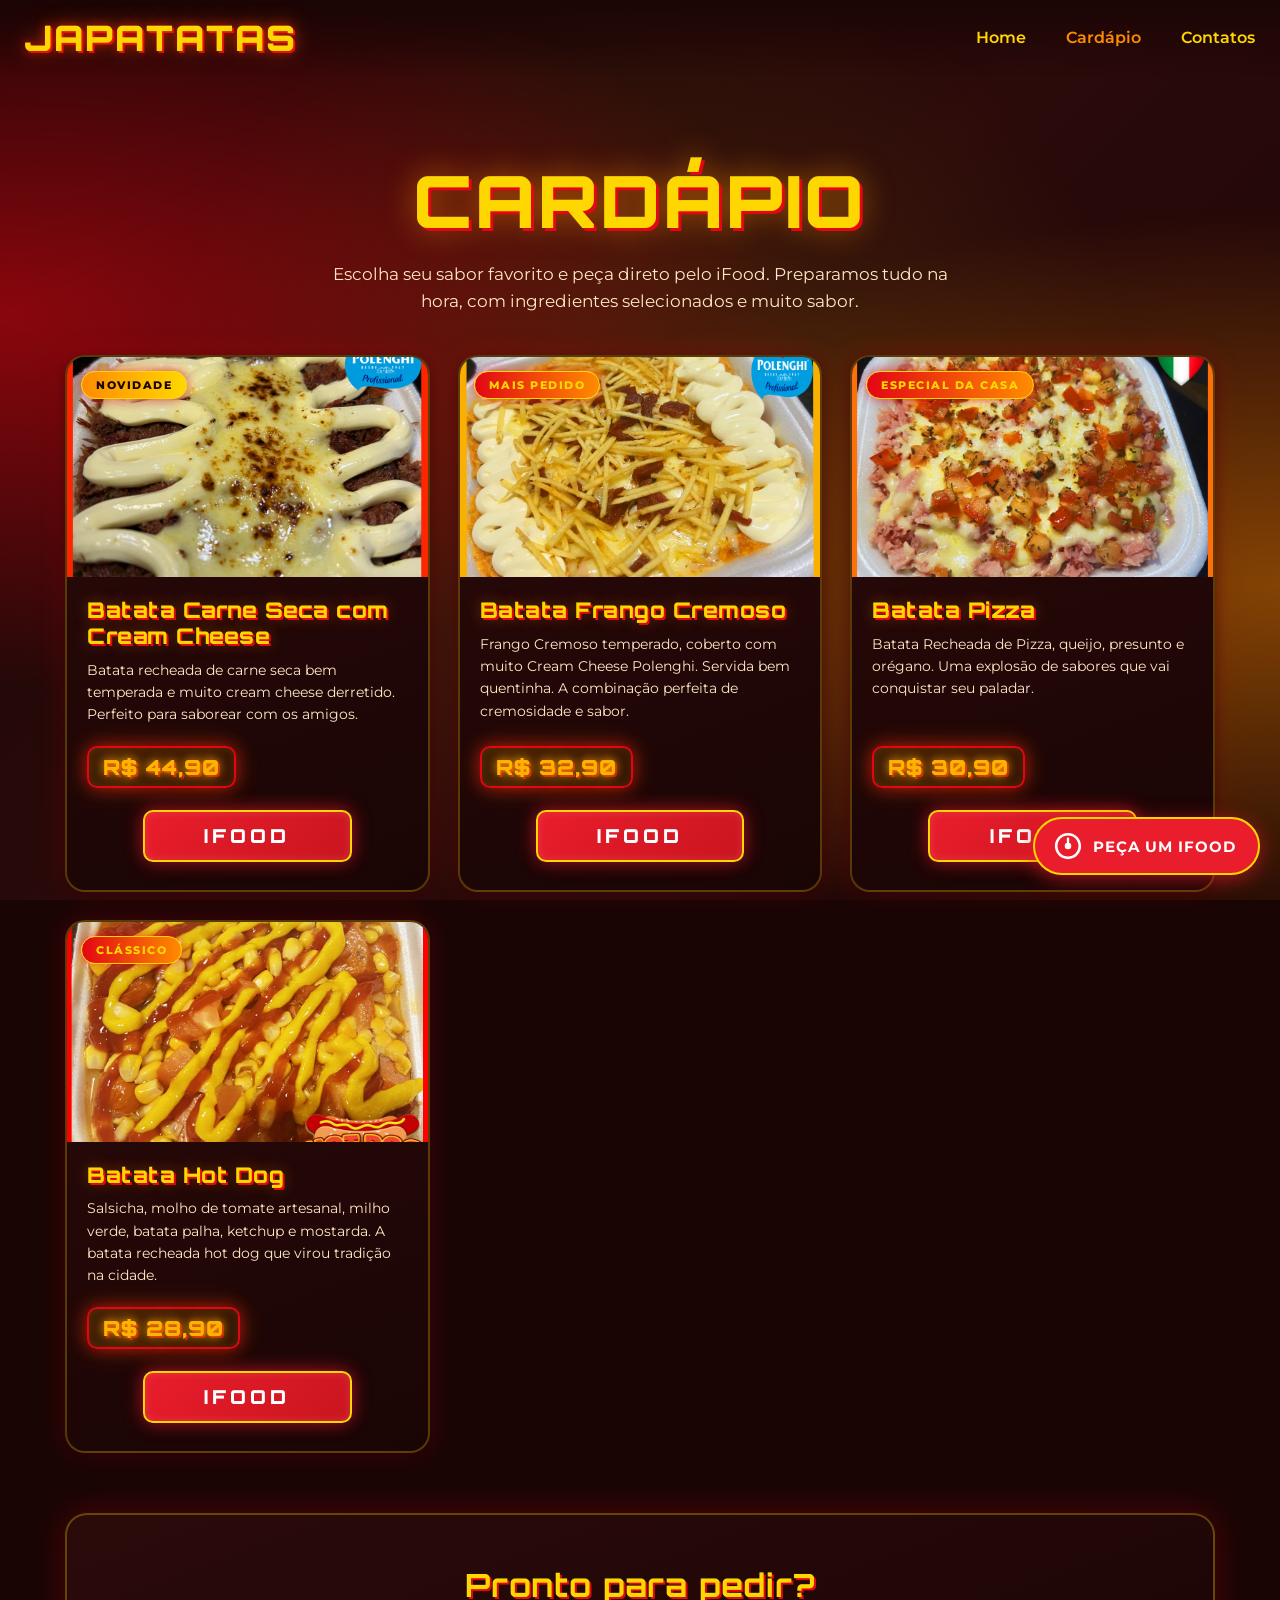
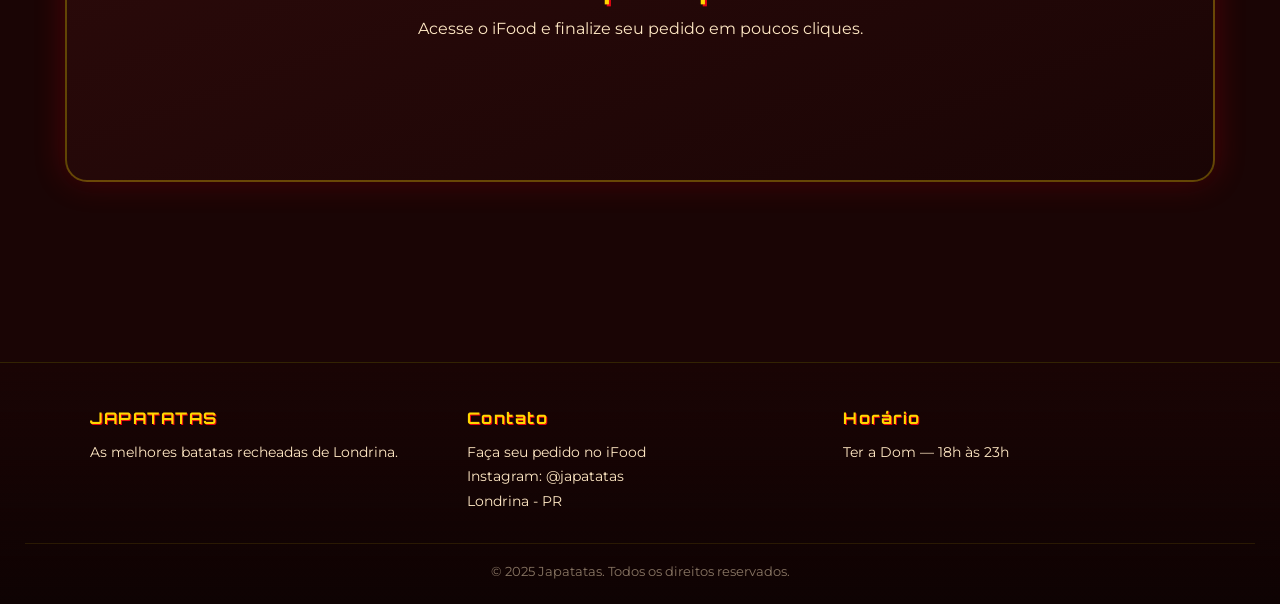
==== commit fe12a1c5: "Update cardapio.html" ====
--- a/cardapio.html
+++ b/cardapio.html
@@ -178,7 +178,7 @@
             <circle cx="16" cy="16" r="3.5"/>
             <rect x="14.7" y="7" width="2.6" height="6" rx="1.3"/>
         </svg>
-        <span class="ifood-float-label">Pedir no iFood</span>
+        <span class="ifood-float-label">Peça um iFood</span>
     </a>
 
     <!-- Script do menu — inline para funcionar sempre -->
--- a/cardapio.css
+++ b/cardapio.css
@@ -1,24 +1,225 @@
 /* =========================================================
-   JAPATATAS — Página Cardápio
+   JAPATATAS — Cardápio (compacto + preços + botão IFOOD)
    ========================================================= */
 
 .cardapio-page {
-    overflow-y: auto;
-    overflow-x: hidden;
+    overflow: hidden;
     min-height: 100vh;
-    background: 
-        radial-gradient(circle at 20% 30%, rgba(227, 6, 19, 0.25) 0%, transparent 50%),
-        radial-gradient(circle at 80% 70%, rgba(255, 140, 0, 0.2) 0%, transparent 50%),
+    position: relative;
+    background-color: #1a0505;
+}
+
+/* HEADER — Logo + frase piscando */
+.logo-bloco { display: flex; flex-direction: column; align-items: flex-start; line-height: 1; }
+.logo-sub {
+    font-family: "Orbitron", sans-serif;
+    font-size: clamp(.55rem, 1.4vw, .75rem);
+    font-weight: 700;
+    color: #ffd700;
+    letter-spacing: 3px;
+    text-transform: uppercase;
+    margin-top: 4px;
+    white-space: nowrap;
+    animation: piscarHeader 1.4s ease-in-out infinite;
+    text-shadow: 0 0 8px rgba(255,215,0,.9), 0 0 16px rgba(255,140,0,.6);
+}
+@keyframes piscarHeader {
+    0%, 100% { opacity: 1; text-shadow: 0 0 8px rgba(255,215,0,.9), 0 0 16px rgba(255,140,0,.6); }
+    50%      { opacity: .35; text-shadow: 0 0 4px rgba(255,215,0,.4), 0 0 8px rgba(255,140,0,.3); }
+}
+
+/* FUNDO — brilhos pulsando */
+.cardapio-page::after {
+    content: '';
+    position: fixed;
+    inset: 0;
+    pointer-events: none;
+    z-index: 0;
+    background-image:
+        radial-gradient(ellipse at 0% 35%, rgba(227,6,19,.55) 0%, transparent 45%),
+        radial-gradient(ellipse at 100% 65%, rgba(255,140,0,.45) 0%, transparent 45%),
+        radial-gradient(circle at 50% 50%, rgba(255,215,0,.12) 0%, transparent 65%),
         linear-gradient(135deg, #1a0505 0%, #2b0a0a 50%, #1a0505 100%);
-}
-
-.cardapio-page .container {
-    display: none;
-}
-
-/* =========================================================
-   CONTAINER
-   ========================================================= */
+    animation: brilhoPulsa 3.5s ease-in-out infinite alternate;
+}
+@keyframes brilhoPulsa {
+    0%   { opacity: .75; transform: scale(1); }
+    50%  { opacity: 1;   transform: scale(1.08); }
+    100% { opacity: .85; transform: scale(1.02); }
+}
+
+/* FRASE FLUTUANTE "PEÇA AGORA NO IFOOD" */
+.peca-agora-float {
+    position: fixed;
+    top: 12%;
+    left: 3%;
+    z-index: 5;
+    pointer-events: none;
+    display: flex;
+    flex-direction: column;
+    align-items: center;
+    text-align: center;
+    animation: pecaAgoraPulsa 3s ease-in-out infinite;
+    will-change: transform, opacity;
+}
+.peca-linha-1 {
+    font-family: "Orbitron", sans-serif;
+    font-size: clamp(1.3rem, 3vw, 2.2rem);
+    font-weight: 900;
+    color: #ffd700;
+    letter-spacing: 2px;
+    text-transform: uppercase;
+    line-height: 1.1;
+    margin-bottom: 4px;
+    text-shadow: 2px 2px 0 #e30613, 0 0 20px rgba(255,140,0,.9), 0 0 40px rgba(227,6,19,.6);
+}
+.peca-linha-2 {
+    font-family: "Orbitron", sans-serif;
+    font-size: clamp(1.5rem, 3.6vw, 2.6rem);
+    font-weight: 900;
+    color: #EA1D2C;
+    letter-spacing: 3px;
+    text-transform: uppercase;
+    line-height: 1;
+    padding: 6px 18px;
+    border: 3px solid #ffd700;
+    border-radius: 12px;
+    background: linear-gradient(135deg, rgba(26,5,5,.85), rgba(43,10,10,.85));
+    text-shadow: 2px 2px 0 #ffd700, 0 0 25px rgba(234,29,44,1), 0 0 50px rgba(255,215,0,.7);
+    box-shadow: 0 0 25px rgba(234,29,44,.8), inset 0 0 15px rgba(255,215,0,.2);
+}
+@keyframes pecaAgoraPulsa {
+    0%   { transform: scale(1) translateY(0);     opacity: .75; }
+    25%  { transform: scale(1.08) translateY(-6px);  opacity: 1; }
+    50%  { transform: scale(1.15) translateY(-10px); opacity: 1; }
+    75%  { transform: scale(1.08) translateY(-6px);  opacity: 1; }
+    100% { transform: scale(1) translateY(0);     opacity: .75; }
+}
+
+/* CÍRCULOS FLUTUANTES */
+.circulos-fundo { position: fixed; inset: 0; pointer-events: none; z-index: 1; overflow: hidden; }
+.circulo {
+    position: absolute;
+    border-radius: 50%;
+    border: 2px solid rgba(255,215,0,.18);
+    background: radial-gradient(circle at 30% 30%, rgba(255,140,0,.1) 0%, transparent 70%);
+    animation: flutuarCirculo linear infinite;
+    will-change: transform;
+    box-shadow: 0 0 30px rgba(255,140,0,.15);
+}
+.circulo:nth-child(1)  { width: 420px; height: 420px; top: 8%;    left: -120px;  border-color: rgba(227,6,19,.3);  animation-duration: 8s;   animation-delay: 0s;   }
+.circulo:nth-child(2)  { width: 300px; height: 300px; top: 12%;   right: -80px;  border-color: rgba(255,215,0,.25); animation-duration: 7s;   animation-delay: .5s;  }
+.circulo:nth-child(3)  { width: 200px; height: 200px; top: 42%;   left: 5%;      border-color: rgba(255,140,0,.3);  animation-duration: 6s;   animation-delay: 1s;   }
+.circulo:nth-child(4)  { width: 360px; height: 360px; bottom: 8%; right: -100px; border-color: rgba(227,6,19,.28); animation-duration: 9s;   animation-delay: .3s;  }
+.circulo:nth-child(5)  { width: 260px; height: 260px; bottom: 5%; left: 3%;      border-color: rgba(255,215,0,.22); animation-duration: 7.5s; animation-delay: 1.5s; }
+.circulo:nth-child(6)  { width: 160px; height: 160px; top: 3%;    left: 45%;     border-color: rgba(255,140,0,.28); animation-duration: 5.5s; animation-delay: .8s;  }
+.circulo:nth-child(7)  { width: 240px; height: 240px; top: 48%;   right: 8%;     border-color: rgba(227,6,19,.25);  animation-duration: 6.5s; animation-delay: 2s;   }
+.circulo:nth-child(8)  { width: 180px; height: 180px; bottom: 15%; right: 22%;  border-color: rgba(255,215,0,.2);  animation-duration: 6s;   animation-delay: 1.2s; }
+.circulo:nth-child(9)  { width: 220px; height: 220px; top: 25%;   left: 30%;     border-color: rgba(255,140,0,.22); animation-duration: 7s;   animation-delay: .6s;  }
+.circulo:nth-child(10) { width: 280px; height: 280px; top: 65%;   left: 55%;     border-color: rgba(227,6,19,.2);   animation-duration: 8.5s; animation-delay: 1.8s; }
+@keyframes flutuarCirculo {
+    0%   { transform: translate(0,0)     scale(1)    rotate(0deg);   opacity: .6; }
+    20%  { transform: translate(40px,-60px) scale(1.15) rotate(72deg);  opacity: 1; }
+    40%  { transform: translate(-30px,-90px) scale(.9)  rotate(144deg); opacity: .75; }
+    60%  { transform: translate(50px,-40px) scale(1.1)  rotate(216deg); opacity: .95; }
+    80%  { transform: translate(-20px,-20px) scale(1.05) rotate(288deg); opacity: .85; }
+    100% { transform: translate(0,0)     scale(1)    rotate(360deg); opacity: .6; }
+}
+
+/* LOGO "JAPATATAS" DE FUNDO */
+.cardapio-page::before {
+    content: 'JAPATATAS';
+    position: fixed;
+    top: 50%;
+    left: 50%;
+    font-family: "Orbitron", sans-serif;
+    font-size: clamp(8rem, 22vw, 20rem);
+    font-weight: 900;
+    color: transparent;
+    -webkit-text-stroke: 2.5px rgba(255,215,0,.1);
+    letter-spacing: 20px;
+    white-space: nowrap;
+    pointer-events: none;
+    z-index: 0;
+    text-transform: uppercase;
+    user-select: none;
+    transform: translate(-50%,-50%) rotate(-12deg);
+    animation: logoFlutua 6s ease-in-out infinite;
+}
+@keyframes logoFlutua {
+    0%   { transform: translate(-50%,-50%) rotate(-12deg) scale(1);      opacity: .6;  -webkit-text-stroke: 2.5px rgba(255,215,0,.08); }
+    25%  { transform: translate(-50%, calc(-50% - 35px)) rotate(-6deg) scale(1.06); opacity: 1;   -webkit-text-stroke: 2.5px rgba(255,215,0,.16); }
+    50%  { transform: translate(-50%, calc(-50% + 25px)) rotate(-16deg) scale(1.1); opacity: .95; -webkit-text-stroke: 2.5px rgba(255,215,0,.2); }
+    75%  { transform: translate(-50%, calc(-50% - 20px)) rotate(-8deg) scale(1.04); opacity: .85; -webkit-text-stroke: 2.5px rgba(255,215,0,.14); }
+    100% { transform: translate(-50%,-50%) rotate(-12deg) scale(1);      opacity: .6;  -webkit-text-stroke: 2.5px rgba(255,215,0,.08); }
+}
+
+/* PARTÍCULAS */
+.particulas { position: fixed; inset: 0; pointer-events: none; z-index: 1; overflow: hidden; }
+.particula {
+    position: absolute;
+    bottom: -30px;
+    width: 8px;
+    height: 8px;
+    background: radial-gradient(circle, #ffd700 0%, #ff8c00 60%, transparent 100%);
+    border-radius: 50%;
+    opacity: 0;
+    box-shadow: 0 0 12px rgba(255,215,0,.9), 0 0 24px rgba(255,140,0,.6);
+    animation: subirParticula linear infinite;
+}
+.particula:nth-child(1)  { left: 3%;  animation-delay: 0s;   animation-duration: 7s;   width: 6px;  height: 6px;  }
+.particula:nth-child(2)  { left: 9%;  animation-delay: 1.2s; animation-duration: 9s;   width: 10px; height: 10px; }
+.particula:nth-child(3)  { left: 16%; animation-delay: 2.5s; animation-duration: 8s;   width: 5px;  height: 5px;  }
+.particula:nth-child(4)  { left: 23%; animation-delay: .6s;  animation-duration: 10s;  width: 8px;  height: 8px;  }
+.particula:nth-child(5)  { left: 30%; animation-delay: 3.2s; animation-duration: 7.5s; width: 7px;  height: 7px;  }
+.particula:nth-child(6)  { left: 38%; animation-delay: 1.8s; animation-duration: 11s;  width: 12px; height: 12px; }
+.particula:nth-child(7)  { left: 45%; animation-delay: 4.5s; animation-duration: 8.5s; width: 6px;  height: 6px;  }
+.particula:nth-child(8)  { left: 52%; animation-delay: 2.2s; animation-duration: 9.5s; width: 9px;  height: 9px;  }
+.particula:nth-child(9)  { left: 59%; animation-delay: 5.5s; animation-duration: 7s;   width: 5px;  height: 5px;  }
+.particula:nth-child(10) { left: 66%; animation-delay: .9s;  animation-duration: 10.5s;width: 11px; height: 11px; }
+.particula:nth-child(11) { left: 73%; animation-delay: 3.8s; animation-duration: 8s;   width: 7px;  height: 7px;  }
+.particula:nth-child(12) { left: 80%; animation-delay: 1.5s; animation-duration: 9s;   width: 6px;  height: 6px;  }
+.particula:nth-child(13) { left: 87%; animation-delay: 4.2s; animation-duration: 7.5s; width: 8px;  height: 8px;  }
+.particula:nth-child(14) { left: 93%; animation-delay: 2.8s; animation-duration: 10s;  width: 10px; height: 10px; }
+.particula:nth-child(15) { left: 13%; animation-delay: 5.8s; animation-duration: 8.5s; width: 6px;  height: 6px;  }
+.particula:nth-child(16) { left: 35%; animation-delay: .3s;  animation-duration: 11.5s;width: 9px;  height: 9px;  }
+.particula:nth-child(17) { left: 48%; animation-delay: 6.2s; animation-duration: 9s;   width: 7px;  height: 7px;  }
+.particula:nth-child(18) { left: 62%; animation-delay: 3.5s; animation-duration: 8s;   width: 5px;  height: 5px;  }
+.particula:nth-child(19) { left: 76%; animation-delay: 5.2s; animation-duration: 10.5s;width: 8px;  height: 8px;  }
+.particula:nth-child(20) { left: 90%; animation-delay: 1s;   animation-duration: 9.5s; width: 11px; height: 11px; }
+@keyframes subirParticula {
+    0%   { transform: translateY(0)      translateX(0)   rotate(0deg)   scale(.5); opacity: 0; }
+    10%  { transform: translateY(-10vh)  translateX(15px) rotate(36deg) scale(1);  opacity: 1; }
+    50%  { transform: translateY(-55vh)  translateX(-25px) rotate(180deg) scale(1.2); opacity: 1; }
+    90%  { transform: translateY(-100vh) translateX(20px) rotate(324deg) scale(1);  opacity: .7; }
+    100% { transform: translateY(-115vh) translateX(-10px) rotate(360deg) scale(.5); opacity: 0; }
+}
+
+/* SHINE DIAGONAL */
+.cardapio-page .shine {
+    position: fixed;
+    top: -50%; left: -50%;
+    width: 200%; height: 200%;
+    background: linear-gradient(120deg, transparent 42%, rgba(255,215,0,.12) 50%, transparent 58%);
+    pointer-events: none;
+    z-index: 1;
+    animation: shineDiagonal 5s ease-in-out infinite;
+}
+@keyframes shineDiagonal {
+    0%   { transform: translateX(-100%) translateY(-100%) rotate(0deg); opacity: 0; }
+    15%  { opacity: 1; }
+    85%  { opacity: 1; }
+    100% { transform: translateX(100%) translateY(100%) rotate(0deg);  opacity: 0; }
+}
+
+/* CONTEÚDO ACIMA DO FUNDO */
+.cardapio-container,
+.rodape { position: relative; z-index: 2; }
+.cardapio-page .container { display: none; }
+.cardapio-page header { z-index: 1000; }
+.cardapio-page header nav.active { z-index: 1001; }
+
+/* CONTAINER PRINCIPAL */
 .cardapio-container {
     width: 100%;
     max-width: 1200px;
@@ -28,9 +229,7 @@
     z-index: 2;
 }
 
-/* =========================================================
-   HERO
-   ========================================================= */
+/* HERO */
 .cardapio-hero {
     text-align: center;
     margin-bottom: 40px;
@@ -38,68 +237,52 @@
     flex-direction: column;
     align-items: center;
 }
-
-.cardapio-tag {
-    margin-bottom: 14px;
-}
-
+.cardapio-tag { margin-bottom: 14px; }
 .cardapio-title {
     font-family: "Orbitron", sans-serif;
     font-size: clamp(2.2rem, 8vw, 4.5rem);
     font-weight: 900;
     color: #ffd700;
-    text-shadow: 
-        3px 3px 0 #e30613,
-        0 0 30px rgba(255, 140, 0, 0.6);
+    text-shadow: 3px 3px 0 #e30613, 0 0 30px rgba(255,140,0,.6);
     letter-spacing: 3px;
     text-transform: uppercase;
     margin-bottom: 16px;
-}
-
+    animation: tituloPulsa 3s ease-in-out infinite;
+}
+@keyframes tituloPulsa {
+    0%, 100% { text-shadow: 3px 3px 0 #e30613, 0 0 30px rgba(255,140,0,.6); }
+    50%      { text-shadow: 3px 3px 0 #e30613, 0 0 50px rgba(255,215,0,.9), 0 0 80px rgba(255,140,0,.5); }
+}
 .cardapio-subtitle {
-    font-size: clamp(0.9rem, 2.2vw, 1.05rem);
+    font-size: clamp(.9rem, 2.2vw, 1.05rem);
     color: #ffe8c4;
     line-height: 1.6;
     max-width: 640px;
 }
 
-/* =========================================================
-   GRADE
-   ========================================================= */
+/* GRADE + CARD */
 .cardapio-grid {
     display: grid;
     grid-template-columns: repeat(auto-fit, minmax(280px, 1fr));
     gap: 28px;
     margin-bottom: 60px;
 }
-
-/* =========================================================
-   CARD
-   ========================================================= */
 .card {
     background: linear-gradient(160deg, #2b0a0a 0%, #1a0505 100%);
-    border: 2px solid rgba(255, 215, 0, 0.25);
+    border: 2px solid rgba(255,215,0,.25);
     border-radius: 20px;
     overflow: hidden;
     display: flex;
     flex-direction: column;
-    box-shadow: 
-        0 0 25px rgba(227, 6, 19, 0.25),
-        0 4px 15px rgba(0, 0, 0, 0.5);
-    transition: transform 0.35s ease, box-shadow 0.35s ease, border-color 0.35s ease;
-    position: relative;
-}
-
+    box-shadow: 0 0 25px rgba(227,6,19,.25), 0 4px 15px rgba(0,0,0,.5);
+    transition: transform .35s ease, box-shadow .35s ease, border-color .35s ease;
+    position: relative;
+}
 .card:hover {
     transform: translateY(-6px);
     border-color: #ffd700;
-    box-shadow: 
-        0 0 35px rgba(227, 6, 19, 0.55),
-        0 0 60px rgba(255, 140, 0, 0.3),
-        0 10px 25px rgba(0, 0, 0, 0.6);
-}
-
-/* Imagem */
+    box-shadow: 0 0 35px rgba(227,6,19,.55), 0 0 60px rgba(255,140,0,.3), 0 10px 25px rgba(0,0,0,.6);
+}
 .card-img {
     position: relative;
     width: 100%;
@@ -110,68 +293,129 @@
     align-items: center;
     justify-content: center;
 }
-
 .card-img img {
-    width: 100%;
-    height: 100%;
+    width: 100%; height: 100%;
     object-fit: cover;
-    transition: transform 0.5s ease;
-}
-
-.card:hover .card-img img {
-    transform: scale(1.08);
-}
-
-/* Badge */
+    transition: transform .5s ease;
+}
+.card:hover .card-img img { transform: scale(1.08); }
+
 .card-badge {
     position: absolute;
-    top: 14px;
-    left: 14px;
+    top: 14px; left: 14px;
     padding: 6px 14px;
     background: linear-gradient(90deg, #e30613, #ff8c00);
     color: #ffd700;
-    font-size: 0.7rem;
+    font-size: .7rem;
     font-weight: 800;
     letter-spacing: 1.5px;
     text-transform: uppercase;
     border-radius: 30px;
     border: 1px solid #ffd700;
-    box-shadow: 0 0 12px rgba(227, 6, 19, 0.7);
+    box-shadow: 0 0 12px rgba(227,6,19,.7);
     z-index: 2;
 }
-
-.card-badge.novo {
-    background: linear-gradient(90deg, #ff8c00, #ffd700);
-    color: #1a0505;
-}
-
-/* Corpo */
-.card-body {
-    padding: 20px 20px 22px;
-    display: flex;
-    flex-direction: column;
-    flex: 1;
-    gap: 10px;
-}
-
+.card-badge.novo { background: linear-gradient(90deg, #ff8c00, #ffd700); color: #1a0505; }
+
+.card-body { padding: 20px 20px 22px; display: flex; flex-direction: column; flex: 1; gap: 10px; }
 .card-title {
     font-family: "Orbitron", sans-serif;
     font-size: clamp(1.15rem, 3vw, 1.35rem);
     font-weight: 800;
     color: #ffd700;
-    text-shadow: 2px 2px 0 #e30613, 0 0 15px rgba(255, 140, 0, 0.4);
+    text-shadow: 2px 2px 0 #e30613, 0 0 15px rgba(255,140,0,.4);
     line-height: 1.2;
-    letter-spacing: 0.5px;
-}
-
-.card-desc {
-    font-size: 0.9rem;
-    color: #ffe8c4;
-    line-height: 1.55;
-    flex: 1;
-}
-
-/* Rodapé do card */
+    letter-spacing: .5px;
+}
+.card-desc { font-size: .9rem; color: #ffe8c4; line-height: 1.55; flex: 1; }
+
+/* =========================================================
+   PREÇO — MENOR, ALINHADO À ESQUERDA
+   ========================================================= */
+.card-price {
+    font-family: "Orbitron", sans-serif;
+    font-size: clamp(1.05rem, 2.6vw, 1.3rem);   /* ← menor */
+    font-weight: 900;
+    color: #ffb300;
+    letter-spacing: 1px;
+    margin: 10px 0 8px;
+    padding: 6px 14px;                           /* ← menor */
+    display: inline-block;
+    align-self: flex-start;                      /* ← alinhado à esquerda */
+    border: 2px solid #e30613;
+    border-radius: 10px;
+    background: linear-gradient(135deg, rgba(255,179,0,.12) 0%, rgba(255,140,0,.08) 100%);
+    text-shadow:
+        0 0 10px rgba(255,179,0,.9),
+        0 0 20px rgba(255,140,0,.6),
+        2px 2px 0 rgba(227,6,19,.8);
+    box-shadow:
+        0 0 15px rgba(227,6,19,.6),
+        0 0 25px rgba(255,140,0,.3),
+        inset 0 0 10px rgba(255,179,0,.15);
+    animation: precoPulsa 2s ease-in-out infinite;
+    position: relative;
+    z-index: 3;
+}
+@keyframes precoPulsa {
+    0%, 100% {
+        box-shadow:
+            0 0 15px rgba(227,6,19,.6),
+            0 0 25px rgba(255,140,0,.3),
+            inset 0 0 10px rgba(255,179,0,.15);
+        border-color: #e30613;
+    }
+    50% {
+        box-shadow:
+            0 0 25px rgba(227,6,19,.95),
+            0 0 45px rgba(255,140,0,.7),
+            inset 0 0 15px rgba(255,179,0,.3);
+        border-color: #ff8c00;
+    }
+}
+
+/* =========================================================
+   BOTÃO IFOOD — MAIOR QUE O PREÇO + CENTRALIZADO
+   ========================================================= */
+.ifood-btn {
+    display: block;
+    align-self: center;                          /* ← centralizado */
+    min-width: 65%;                              /* ← maior que o preço */
+    padding: 12px 28px;                          /* ← maior */
+    margin: 4px auto 6px;
+    background: linear-gradient(135deg, #EA1D2C 0%, #c9151f 100%);
+    color: #fff;
+    font-family: "Orbitron", sans-serif;
+    font-size: clamp(1rem, 2.4vw, 1.2rem);      /* ← maior */
+    font-weight: 900;
+    letter-spacing: 4px;
+    text-transform: uppercase;
+    text-align: center;
+    text-decoration: none;
+    border: 2px solid #ffd700;
+    border-radius: 10px;
+    box-shadow:
+        0 0 18px rgba(234,29,44,.75),
+        0 4px 12px rgba(0,0,0,.5),
+        inset 0 0 10px rgba(255,255,255,.12);
+    cursor: pointer;
+    position: relative;
+    z-index: 10;
+    transition: transform .25s ease, box-shadow .3s ease, background .3s ease;
+    -webkit-tap-highlight-color: transparent;
+}
+.ifood-btn:hover,
+.ifood-btn:active {
+    background: linear-gradient(135deg, #ff2436 0%, #EA1D2C 100%);
+    transform: translateY(-2px) scale(1.04);
+    box-shadow:
+        0 0 32px rgba(234,29,44,1),
+        0 8px 18px rgba(0,0,0,.6),
+        inset 0 0 14px rgba(255,215,0,.25);
+    color: #fff;
+}
+
+/* Mantém o card-footer (compatibilidade) */
 .card-footer {
     margin-top: 8px;
     display: flex;
@@ -181,106 +425,89 @@
     flex-wrap: wrap;
 }
 
-/* =========================================================
-   LINK iFOOD (dentro do card)
-   ========================================================= */
+/* BOTÃO iFOOD ANTIGO (link com ícone) — usado no CTA */
 .ifood-link {
     display: inline-flex;
     align-items: center;
     justify-content: center;
     gap: 8px;
     background: #EA1D2C;
-    color: #ffffff;
+    color: #fff;
     font-weight: 700;
-    font-size: 0.85rem;
+    font-size: .85rem;
     text-transform: uppercase;
     letter-spacing: 1px;
     padding: 10px 18px;
     border-radius: 50px;
     border: 2px solid #ffd700;
-    box-shadow: 
-        0 0 15px rgba(234, 29, 44, 0.55),
-        0 3px 10px rgba(0, 0, 0, 0.4);
+    box-shadow: 0 0 15px rgba(234,29,44,.55), 0 3px 10px rgba(0,0,0,.4);
     text-decoration: none;
     cursor: pointer;
     position: relative;
     z-index: 10;
-    pointer-events: auto;
     touch-action: manipulation;
-    transition: background 0.3s ease, transform 0.25s ease, box-shadow 0.3s ease;
-}
-
+    transition: background .3s ease, transform .25s ease, box-shadow .3s ease;
+}
 .ifood-link:hover,
 .ifood-link:active {
     background: #c9151f;
     transform: scale(1.05);
-    box-shadow: 
-        0 0 25px rgba(234, 29, 44, 0.9),
-        0 6px 18px rgba(0, 0, 0, 0.5);
+    box-shadow: 0 0 25px rgba(234,29,44,.9), 0 6px 18px rgba(0,0,0,.5);
     color: #fff;
 }
-
-.ifood-icon {
-    width: 20px;
-    height: 20px;
-    flex-shrink: 0;
-    fill: currentColor;
-}
-
-.ifood-link-large {
-    padding: 16px 32px;
-    font-size: 1rem;
-    gap: 12px;
-}
-
-.ifood-link-large .ifood-icon {
-    width: 26px;
-    height: 26px;
-}
-
-/* =========================================================
-   CTA FINAL
-   ========================================================= */
+.ifood-icon { width: 20px; height: 20px; flex-shrink: 0; fill: currentColor; }
+.ifood-link-large { padding: 16px 32px; font-size: 1rem; gap: 12px; }
+.ifood-link-large .ifood-icon { width: 26px; height: 26px; }
+
+/* CTA FINAL */
 .cardapio-cta {
     text-align: center;
     padding: 50px 25px;
     background: linear-gradient(160deg, #2b0a0a 0%, #1a0505 100%);
-    border: 2px solid rgba(255, 215, 0, 0.3);
+    border: 2px solid rgba(255,215,0,.3);
     border-radius: 22px;
-    box-shadow: 
-        0 0 30px rgba(227, 6, 19, 0.3),
-        0 6px 20px rgba(0, 0, 0, 0.5);
+    box-shadow: 0 0 30px rgba(227,6,19,.3), 0 6px 20px rgba(0,0,0,.5);
     display: flex;
     flex-direction: column;
     align-items: center;
     gap: 14px;
-}
-
+    position: relative;
+    overflow: hidden;
+}
+.cardapio-cta::before {
+    content: '';
+    position: absolute;
+    top: 0; left: -100%;
+    width: 100%; height: 100%;
+    background: linear-gradient(90deg, transparent, rgba(255,215,0,.12), transparent);
+    animation: ctaShine 4s ease-in-out infinite;
+}
+@keyframes ctaShine {
+    0%   { left: -100%; }
+    50%  { left: 100%; }
+    100% { left: 100%; }
+}
 .cardapio-cta h2 {
     font-family: "Orbitron", sans-serif;
     font-size: clamp(1.4rem, 4vw, 2rem);
     color: #ffd700;
     text-shadow: 2px 2px 0 #e30613;
     letter-spacing: 1px;
-}
-
-.cardapio-cta p {
-    color: #ffe8c4;
-    font-size: clamp(0.9rem, 2vw, 1rem);
-    margin-bottom: 8px;
-}
-
-/* =========================================================
-   RODAPÉ
-   ========================================================= */
+    position: relative;
+    z-index: 1;
+}
+.cardapio-cta p { color: #ffe8c4; font-size: clamp(.9rem, 2vw, 1rem); margin-bottom: 8px; position: relative; z-index: 1; }
+.cardapio-cta .ifood-link-large { position: relative; z-index: 1; }
+
+/* RODAPÉ */
 .rodape {
     position: relative;
     padding: 45px 25px 25px;
-    background: linear-gradient(180deg, rgba(26, 5, 5, 0) 0%, #0f0303 100%);
-    border-top: 1px solid rgba(255, 215, 0, 0.15);
+    background: linear-gradient(180deg, rgba(26,5,5,0) 0%, #0f0303 100%);
+    border-top: 1px solid rgba(255,215,0,.15);
     margin-top: 40px;
-}
-
+    z-index: 3;
+}
 .rodape-conteudo {
     max-width: 1100px;
     margin: 0 auto 30px;
@@ -288,7 +515,6 @@
     grid-template-columns: repeat(auto-fit, minmax(200px, 1fr));
     gap: 30px;
 }
-
 .rodape-col h3 {
     font-family: "Orbitron", sans-serif;
     font-size: 1rem;
@@ -297,154 +523,87 @@
     margin-bottom: 12px;
     text-shadow: 1px 1px 0 #e30613;
 }
-
-.rodape-col p {
-    color: #ffe8c4;
-    font-size: 0.9rem;
-    line-height: 1.7;
-}
-
+.rodape-col p { color: #ffe8c4; font-size: .9rem; line-height: 1.7; }
 .rodape-copy {
     text-align: center;
-    color: rgba(255, 232, 196, 0.5);
-    font-size: 0.8rem;
+    color: rgba(255,232,196,.5);
+    font-size: .8rem;
     padding-top: 20px;
-    border-top: 1px solid rgba(255, 215, 0, 0.1);
-}
+    border-top: 1px solid rgba(255,215,0,.1);
+}
+
+/* LINK ATIVO NO MENU */
+header nav ul li a { color: inherit; text-decoration: none; font-weight: inherit; }
+header nav ul li a.active-link { color: #ff8c00; }
 
 /* =========================================================
-   HEADER — link ativo
-   ========================================================= */
-header nav ul li a {
-    color: inherit;
-    text-decoration: none;
-    font-weight: inherit;
-}
-
-header nav ul li a.active-link {
-    color: #ff8c00;
-}
-
-/* =========================================================
-   RESPONSIVO — CELULARES
+   RESPONSIVO
    ========================================================= */
 @media (max-width: 768px) {
-
-    .cardapio-container {
-        padding: 100px 18px 130px;
-    }
-
-    .cardapio-hero {
-        margin-bottom: 30px;
-    }
-
-    .cardapio-grid {
-        grid-template-columns: 1fr;
-        gap: 22px;
-        margin-bottom: 40px;
-    }
-
-    .card-img {
-        height: 190px;
-    }
-
-    .card-body {
-        padding: 18px;
-    }
-
-    .card-desc {
-        font-size: 0.85rem;
-    }
-
-    .ifood-link {
-        padding: 10px 16px;
-        font-size: 0.78rem;
-    }
-
-    .ifood-icon {
-        width: 18px;
-        height: 18px;
-    }
-
-    .cardapio-cta {
-        padding: 35px 18px;
-    }
-
-    .rodape {
-        padding: 35px 18px 20px;
-    }
+    .cardapio-container { padding: 100px 18px 130px; }
+    .cardapio-hero      { margin-bottom: 30px; }
+    .cardapio-grid      { grid-template-columns: 1fr; gap: 22px; margin-bottom: 40px; }
+    .card-img           { height: 190px; }
+    .card-body          { padding: 18px; }
+    .card-desc          { font-size: .85rem; }
+    .card-price         { font-size: 1.05rem; padding: 5px 12px; }
+    .ifood-btn          { padding: 11px 24px; font-size: .98rem; letter-spacing: 3px; min-width: 60%; }
+    .ifood-link         { padding: 10px 16px; font-size: .78rem; }
+    .ifood-icon         { width: 18px; height: 18px; }
+    .cardapio-cta       { padding: 35px 18px; }
+    .rodape             { padding: 35px 18px 20px; }
+    .cardapio-page::before { font-size: clamp(5rem, 40vw, 9rem); letter-spacing: 8px; -webkit-text-stroke: 1.5px rgba(255,215,0,.1); }
+    .peca-agora-float   { top: 9%; left: 50%; transform: translateX(-50%); }
+    .peca-linha-1       { font-size: 1rem; }
+    .peca-linha-2       { font-size: 1.2rem; padding: 5px 12px; border-width: 2px; }
+    .logo-sub           { font-size: .55rem; letter-spacing: 2px; margin-top: 3px; }
+    .circulo:nth-child(1)  { width: 240px; height: 240px; }
+        .circulo:nth-child(1)  { width: 240px; height: 240px; }
+    .circulo:nth-child(2)  { width: 180px; height: 180px; }
+    .circulo:nth-child(3)  { width: 130px; height: 130px; }
+    .circulo:nth-child(4)  { width: 220px; height: 220px; }
+    .circulo:nth-child(5)  { width: 160px; height: 160px; }
+    .circulo:nth-child(6)  { width: 100px; height: 100px; }
+    .circulo:nth-child(7)  { width: 150px; height: 150px; }
+    .circulo:nth-child(8)  { width: 120px; height: 120px; }
+    .circulo:nth-child(9)  { width: 140px; height: 140px; }
+    .circulo:nth-child(10) { width: 170px; height: 170px; }
+    .particula:nth-child(n+13) { display: none; }
 }
 
 /* =========================================================
    RESPONSIVO — CELULARES PEQUENOS
    ========================================================= */
 @media (max-width: 400px) {
-    .cardapio-title {
-        font-size: 2rem;
+    .cardapio-title { font-size: 2rem; }
+    .card-title     { font-size: 1.05rem; }
+    .card-img       { height: 165px; }
+    .card-badge     { font-size: .62rem; padding: 5px 10px; }
+    .card-price     { font-size: 1rem; padding: 5px 12px; }
+    .ifood-btn      { padding: 10px 20px; font-size: .9rem; letter-spacing: 2.5px; min-width: 55%; }
+    .ifood-link     { font-size: .72rem; padding: 9px 14px; gap: 6px; }
+    .ifood-link .ifood-icon { width: 16px; height: 16px; }
+    .cardapio-page::before { font-size: 5rem; letter-spacing: 6px; }
+    .peca-linha-1 { font-size: .85rem; letter-spacing: 1px; }
+    .peca-linha-2 { font-size: 1rem; padding: 4px 10px; letter-spacing: 2px; }
+    .logo-sub     { font-size: .48rem; letter-spacing: 1.5px; }
+    .particula:nth-child(n+9) { display: none; }
+}
+
+/* =========================================================
+   ACESSIBILIDADE — respeita "reduzir movimento"
+   ========================================================= */
+@media (prefers-reduced-motion: reduce) {
+    .cardapio-page::before,
+    .cardapio-page::after,
+    .circulo,
+    .particula,
+    .shine,
+    .cardapio-title,
+    .cardapio-cta::before,
+    .peca-agora-float,
+    .logo-sub,
+    .card-price {
+        animation: none !important;
     }
-
-    .card-title {
-        font-size: 1.05rem;
-    }
-
-    .card-img {
-        height: 165px;
-    }
-
-    .card-badge {
-        font-size: 0.62rem;
-        padding: 5px 10px;
-    }
-
-    .ifood-link {
-        font-size: 0.72rem;
-        padding: 9px 14px;
-        gap: 6px;
-    }
-
-    .ifood-link .ifood-icon {
-        width: 16px;
-        height: 16px;
-    }
-    /* =========================================================
-   RODAPÉ (index)
-   ========================================================= */
-.rodape {
-    position: relative;
-    padding: 45px 25px 25px;
-    background: linear-gradient(180deg, rgba(26, 5, 5, 0) 0%, #0f0303 100%);
-    border-top: 1px solid rgba(255, 215, 0, 0.15);
-    z-index: 3;
-}
-
-.rodape-conteudo {
-    max-width: 1100px;
-    margin: 0 auto 30px;
-    display: grid;
-    grid-template-columns: repeat(auto-fit, minmax(200px, 1fr));
-    gap: 30px;
-}
-
-.rodape-col h3 {
-    font-family: "Orbitron", sans-serif;
-    font-size: 1rem;
-    color: #ffd700;
-    letter-spacing: 1.5px;
-    margin-bottom: 12px;
-    text-shadow: 1px 1px 0 #e30613;
-}
-
-.rodape-col p {
-    color: #ffe8c4;
-    font-size: 0.9rem;
-    line-height: 1.7;
-}
-
-.rodape-copy {
-    text-align: center;
-    color: rgba(255, 232, 196, 0.5);
-    font-size: 0.8rem;
-    padding-top: 20px;
-    border-top: 1px solid rgba(255, 215, 0, 0.1);
-}
-}+}
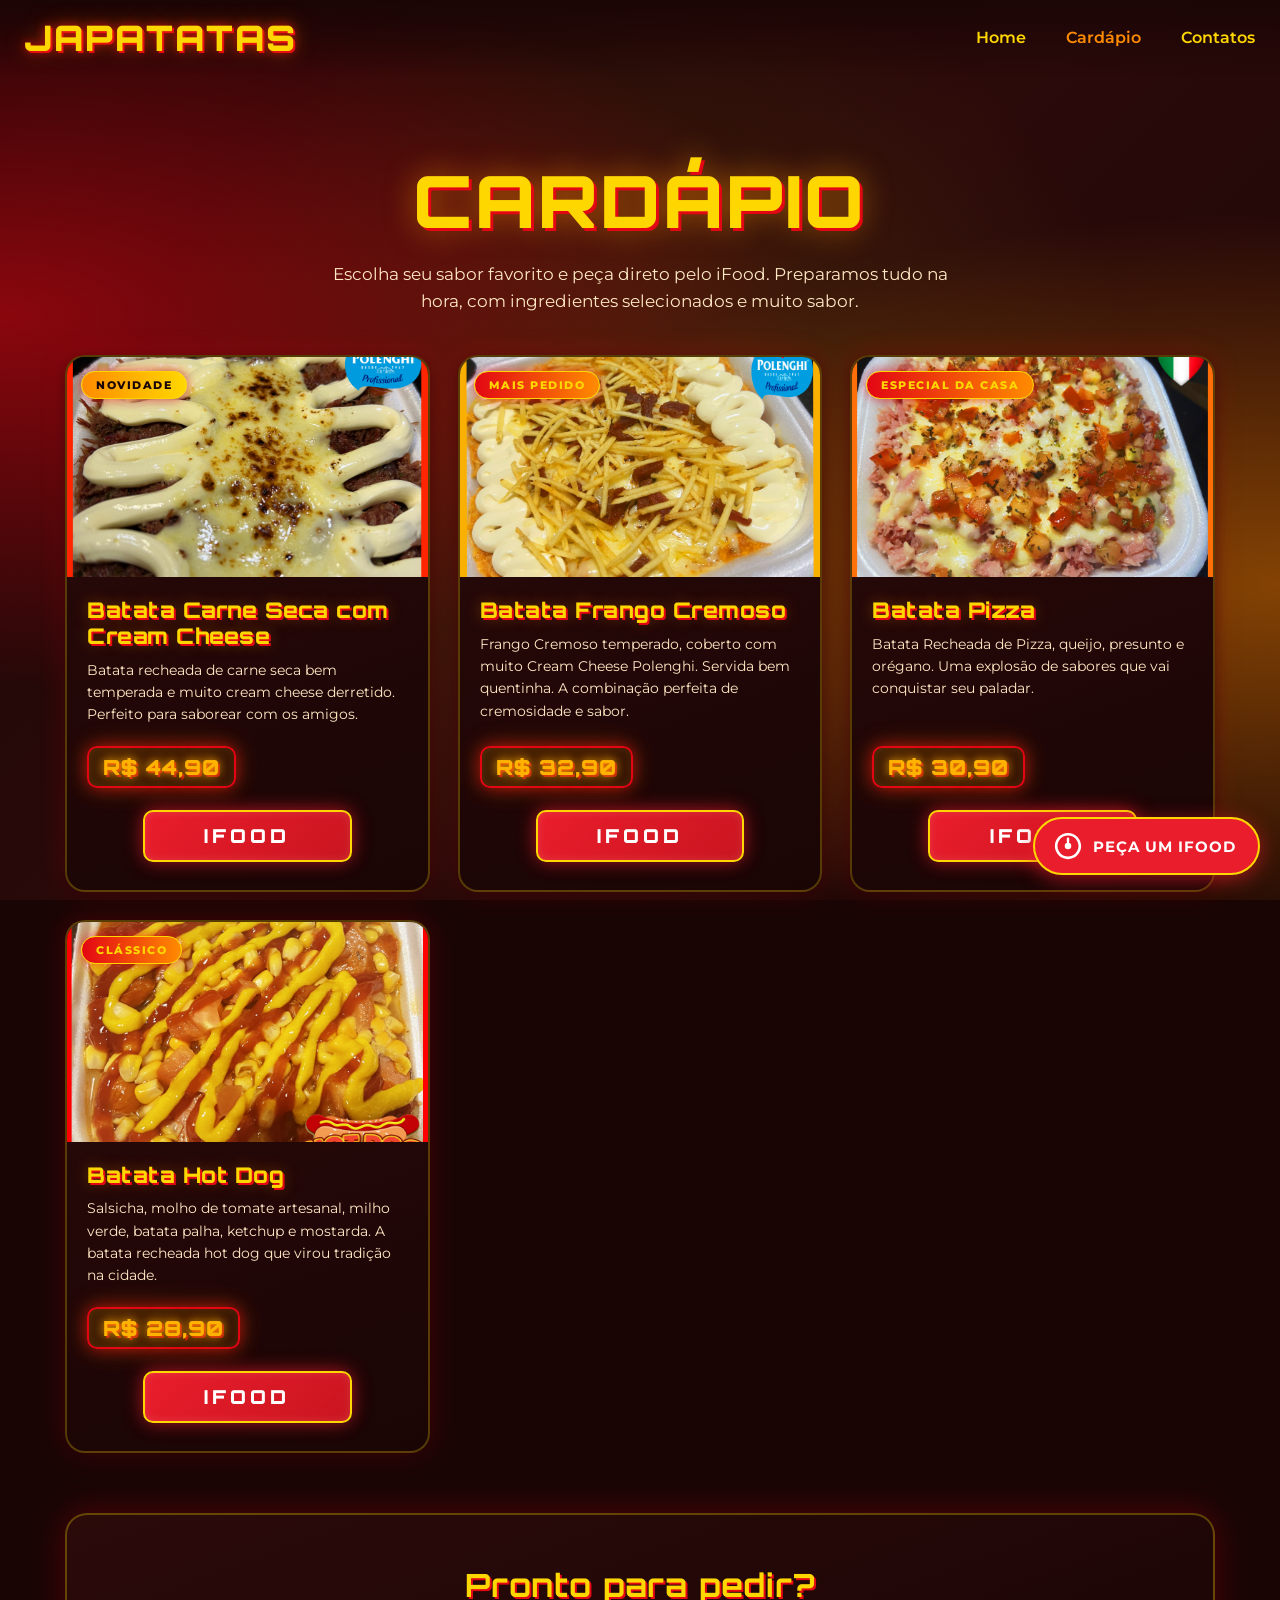
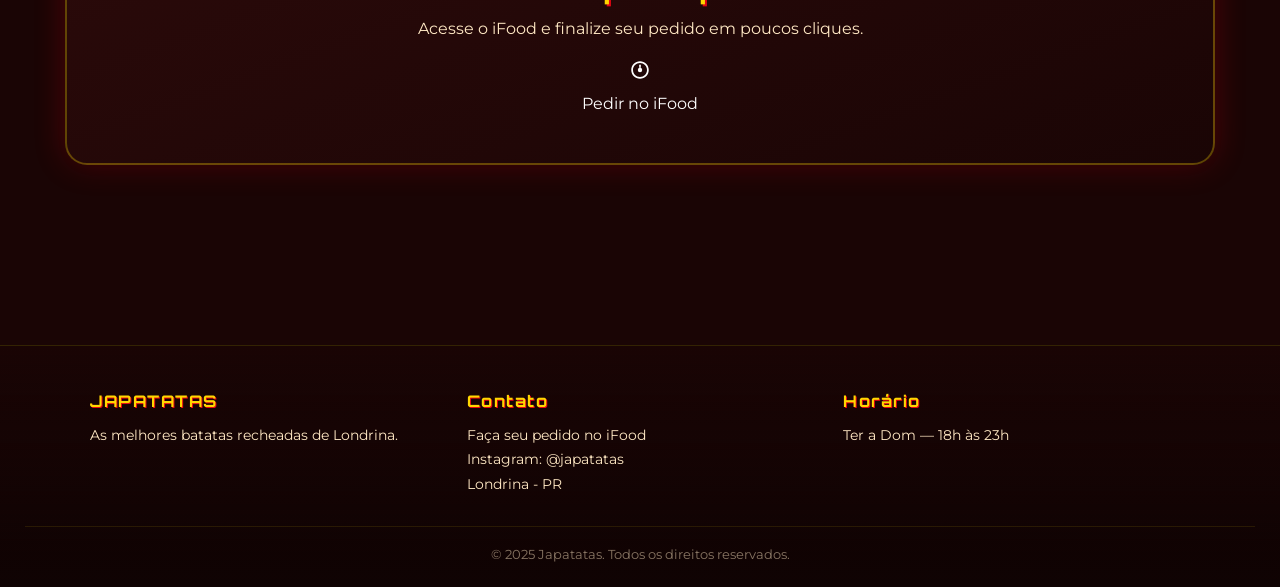
==== commit 3045e743: "Update cardapio.html" ====
--- a/cardapio.html
+++ b/cardapio.html
@@ -133,8 +133,6 @@
         <section class="cardapio-cta">
             <h2>Pronto para pedir?</h2>
             <p>Acesse o iFood e finalize seu pedido em poucos cliques.</p>
-            <a href="https://www.ifood.com.br/delivery/londrina-pr/japatatas---batata-recheada-jardim-ok/26b912b1-d3a5-48af-b20f-b61d93583fe4"
-               target="_blank" rel="noopener noreferrer" class="ifood-link ifood-link-large">
                 <svg class="ifood-icon" xmlns="http://www.w3.org/2000/svg" viewBox="0 0 32 32" fill="currentColor" aria-hidden="true">
                     <path d="M16 2C8.27 2 2 8.27 2 16s6.27 14 14 14 14-6.27 14-14S23.73 2 16 2zm0 25.2C9.82 27.2 4.8 22.18 4.8 16S9.82 4.8 16 4.8 27.2 9.82 27.2 16 22.18 27.2 16 27.2z"/>
                     <circle cx="16" cy="16" r="3.5"/>
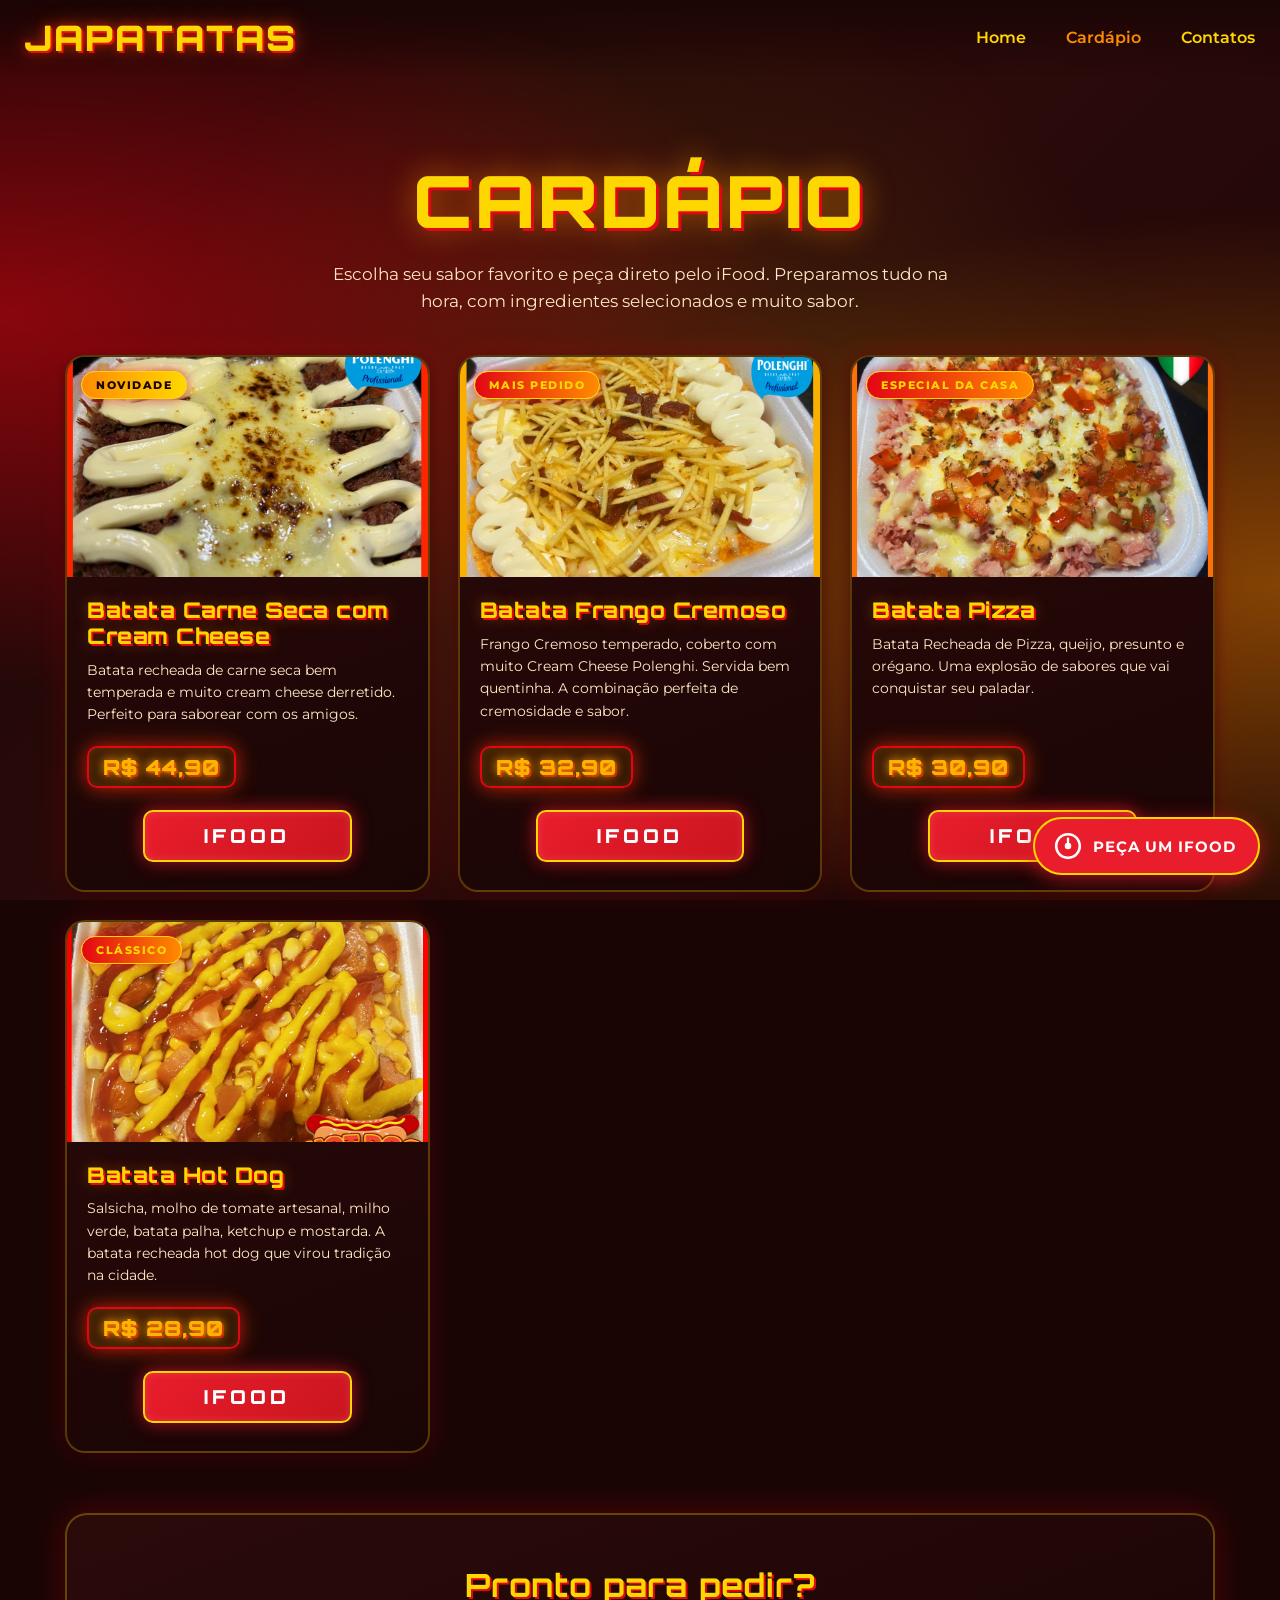
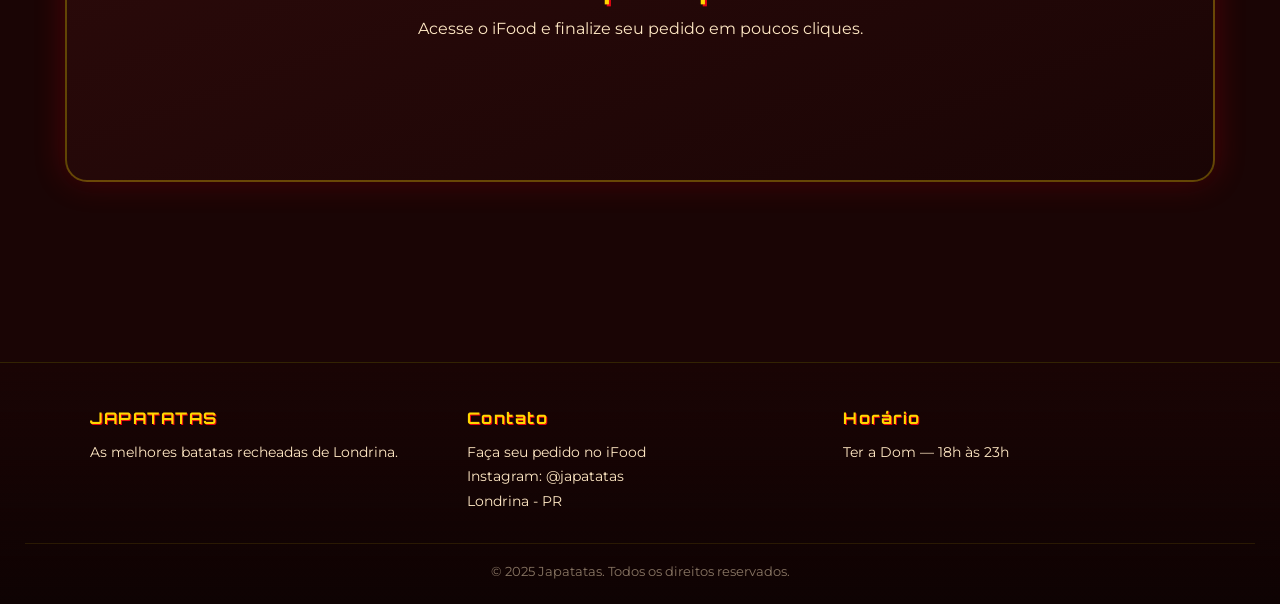
==== commit ebf5a5ba: "Update cardapio.html" ====
--- a/cardapio.html
+++ b/cardapio.html
@@ -133,6 +133,8 @@
         <section class="cardapio-cta">
             <h2>Pronto para pedir?</h2>
             <p>Acesse o iFood e finalize seu pedido em poucos cliques.</p>
+                <a href="https://www.ifood.com.br/delivery/londrina-pr/japatatas---batata-recheada-jardim-ok/26b912b1-d3a5-48af-b20f-b61d93583fe4"
+               target="_blank" rel="noopener noreferrer" class="ifood-link ifood-link-large">
                 <svg class="ifood-icon" xmlns="http://www.w3.org/2000/svg" viewBox="0 0 32 32" fill="currentColor" aria-hidden="true">
                     <path d="M16 2C8.27 2 2 8.27 2 16s6.27 14 14 14 14-6.27 14-14S23.73 2 16 2zm0 25.2C9.82 27.2 4.8 22.18 4.8 16S9.82 4.8 16 4.8 27.2 9.82 27.2 16 22.18 27.2 16 27.2z"/>
                     <circle cx="16" cy="16" r="3.5"/>
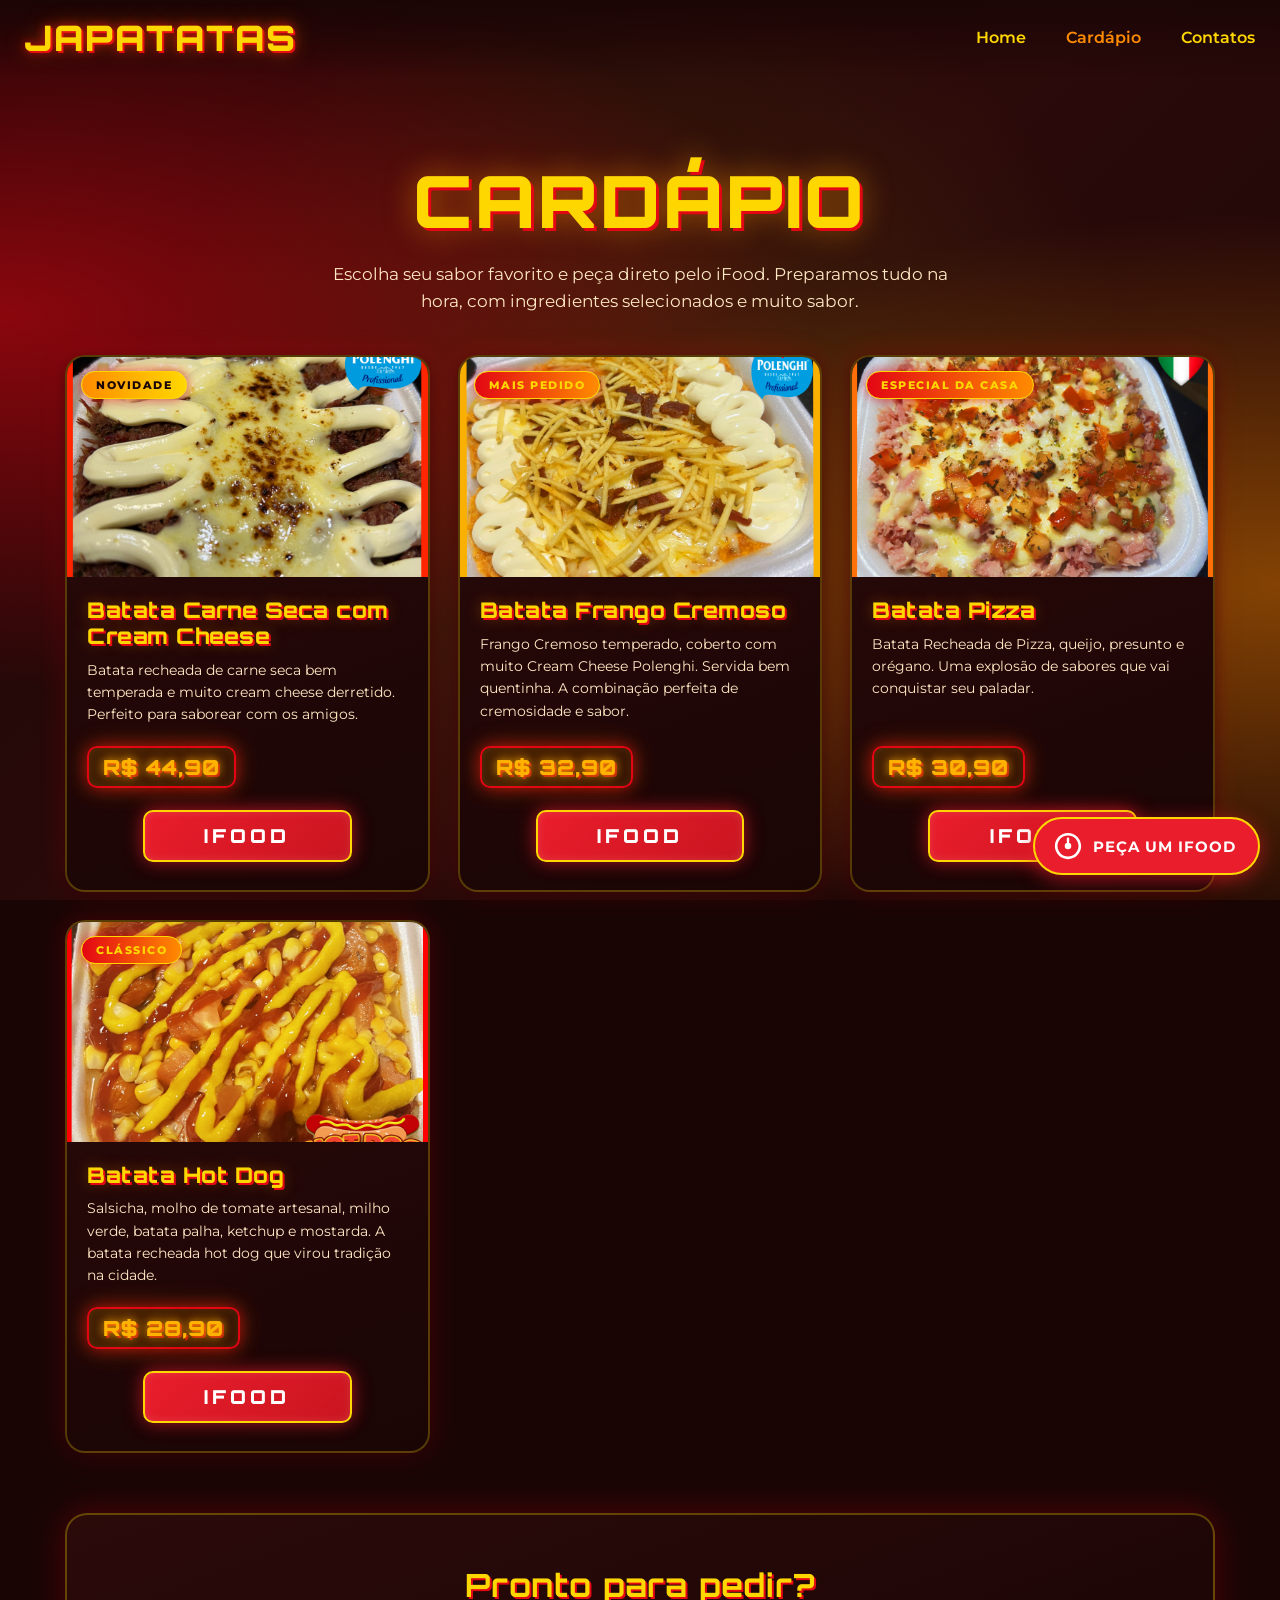
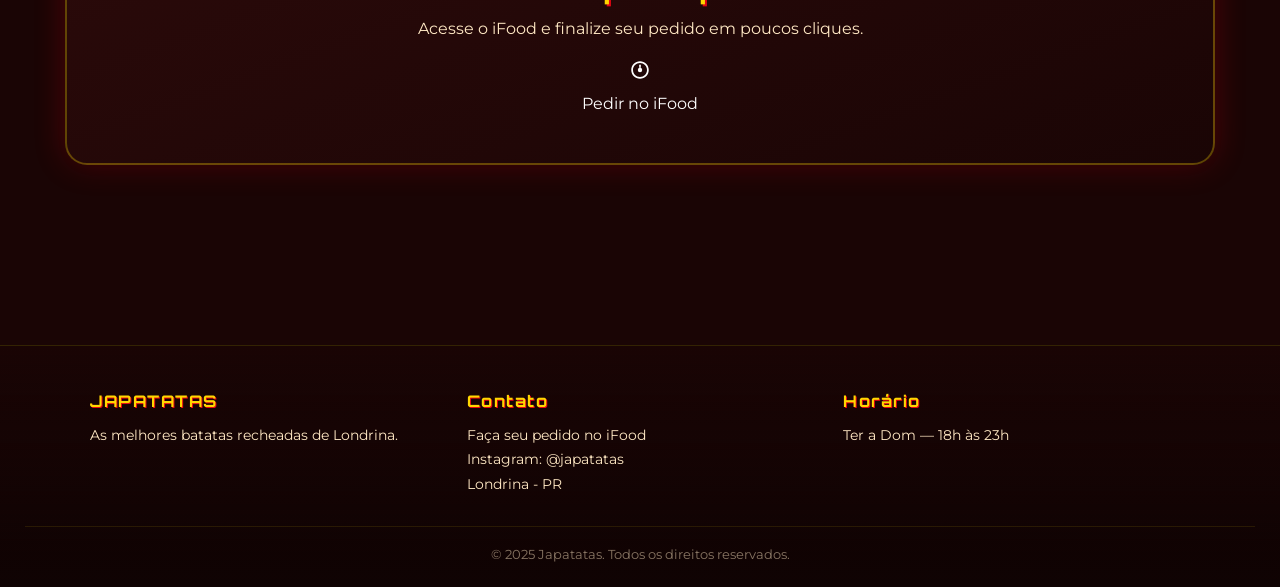
==== commit b68f39ad: "Update cardapio.html" ====
--- a/cardapio.html
+++ b/cardapio.html
@@ -133,8 +133,6 @@
         <section class="cardapio-cta">
             <h2>Pronto para pedir?</h2>
             <p>Acesse o iFood e finalize seu pedido em poucos cliques.</p>
-                <a href="https://www.ifood.com.br/delivery/londrina-pr/japatatas---batata-recheada-jardim-ok/26b912b1-d3a5-48af-b20f-b61d93583fe4"
-               target="_blank" rel="noopener noreferrer" class="ifood-link ifood-link-large">
                 <svg class="ifood-icon" xmlns="http://www.w3.org/2000/svg" viewBox="0 0 32 32" fill="currentColor" aria-hidden="true">
                     <path d="M16 2C8.27 2 2 8.27 2 16s6.27 14 14 14 14-6.27 14-14S23.73 2 16 2zm0 25.2C9.82 27.2 4.8 22.18 4.8 16S9.82 4.8 16 4.8 27.2 9.82 27.2 16 22.18 27.2 16 27.2z"/>
                     <circle cx="16" cy="16" r="3.5"/>
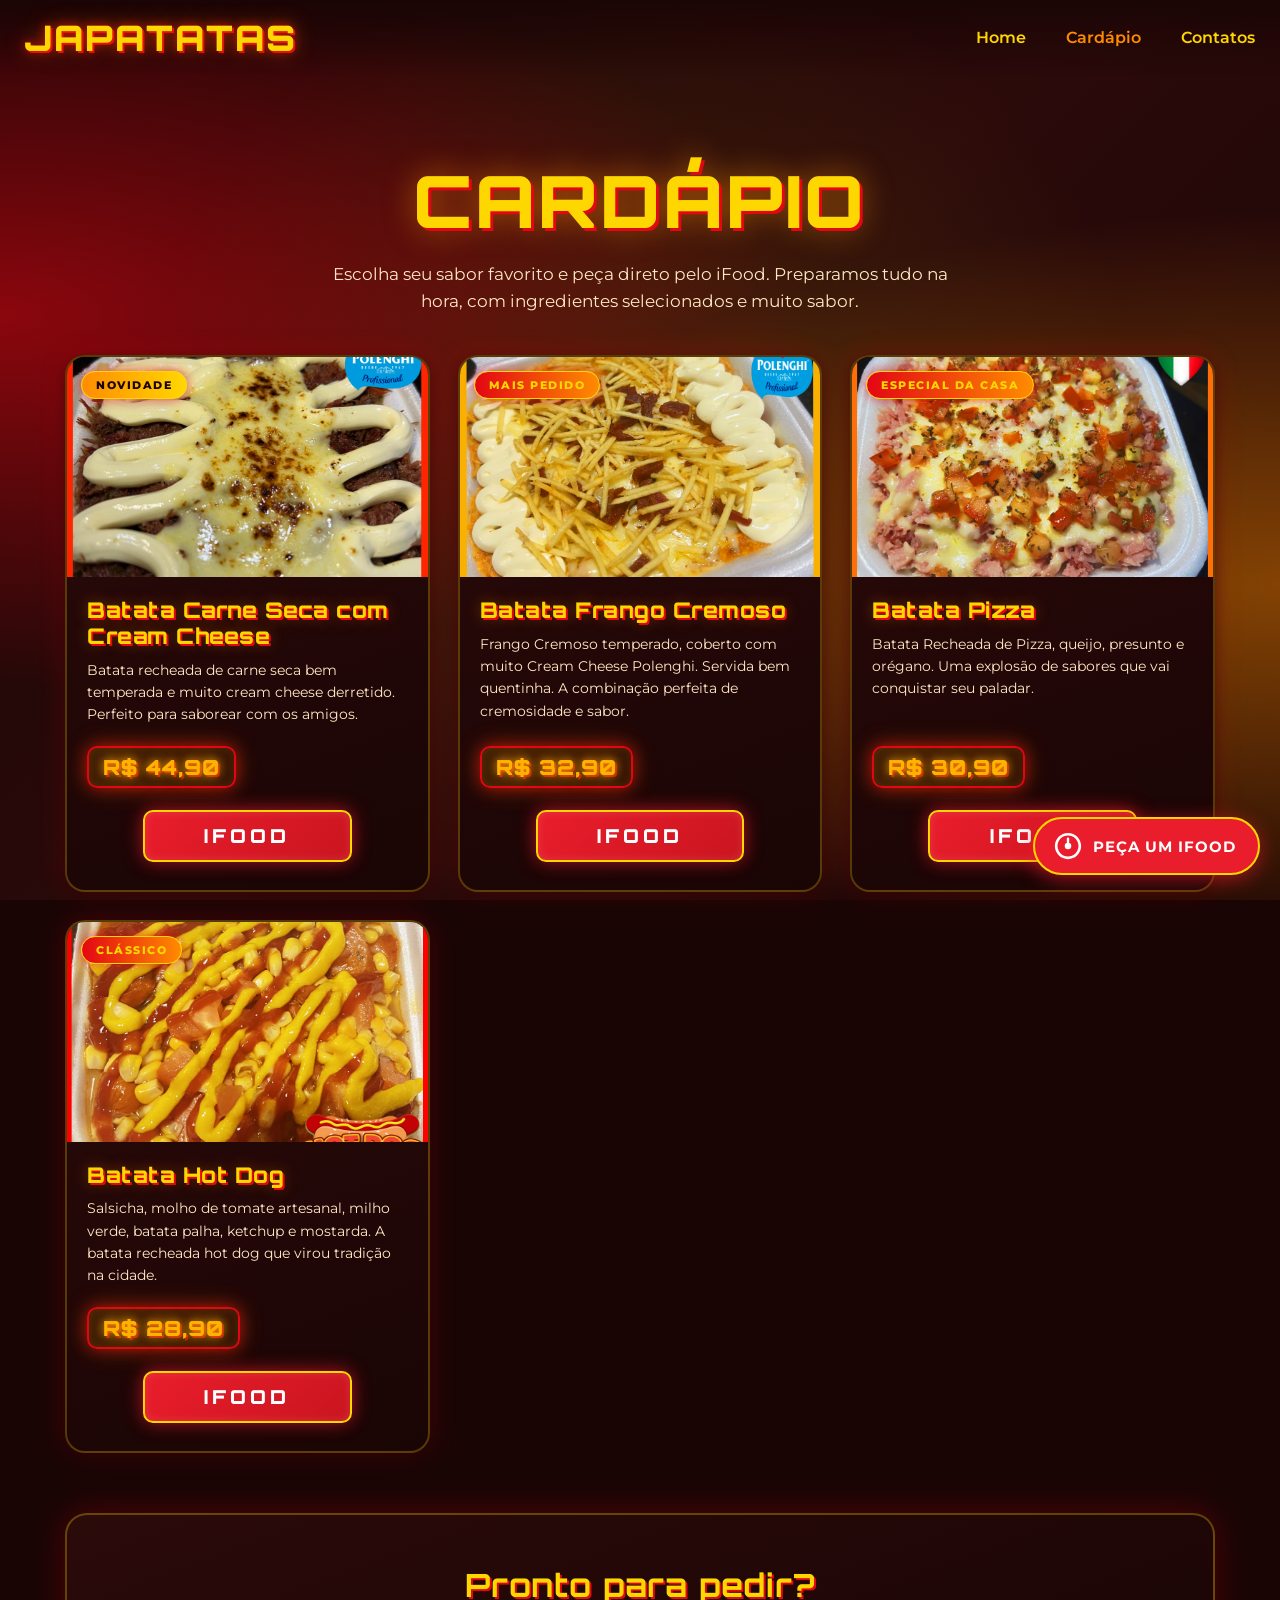
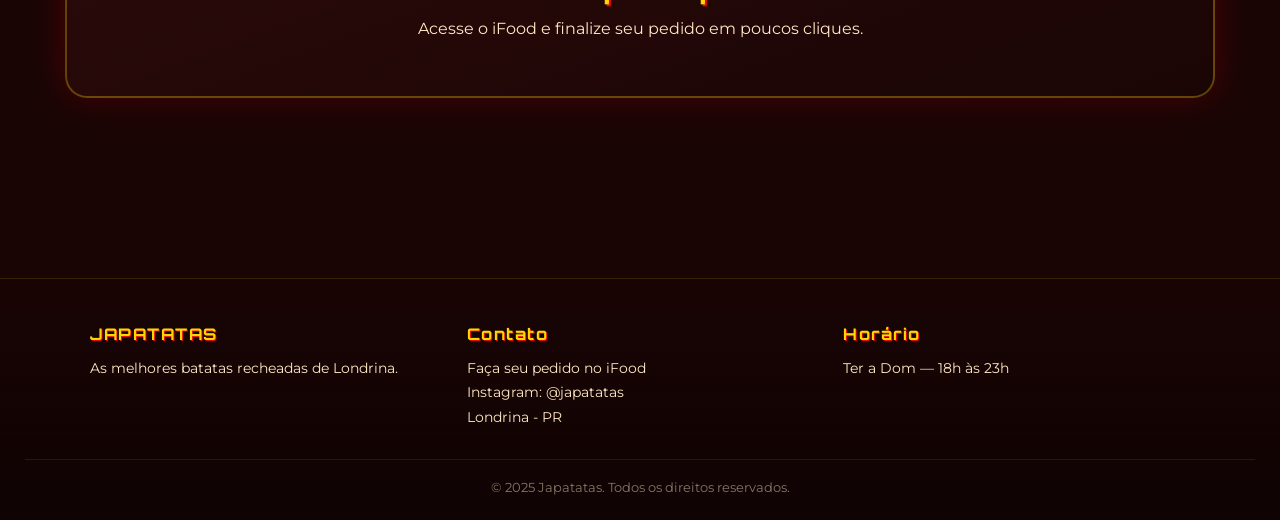
==== commit 570fd6de: "Update cardapio.html" ====
--- a/cardapio.html
+++ b/cardapio.html
@@ -133,13 +133,6 @@
         <section class="cardapio-cta">
             <h2>Pronto para pedir?</h2>
             <p>Acesse o iFood e finalize seu pedido em poucos cliques.</p>
-                <svg class="ifood-icon" xmlns="http://www.w3.org/2000/svg" viewBox="0 0 32 32" fill="currentColor" aria-hidden="true">
-                    <path d="M16 2C8.27 2 2 8.27 2 16s6.27 14 14 14 14-6.27 14-14S23.73 2 16 2zm0 25.2C9.82 27.2 4.8 22.18 4.8 16S9.82 4.8 16 4.8 27.2 9.82 27.2 16 22.18 27.2 16 27.2z"/>
-                    <circle cx="16" cy="16" r="3.5"/>
-                    <rect x="14.7" y="7" width="2.6" height="6" rx="1.3"/>
-                </svg>
-                <span>Pedir no iFood</span>
-            </a>
         </section>
 
     </main>
